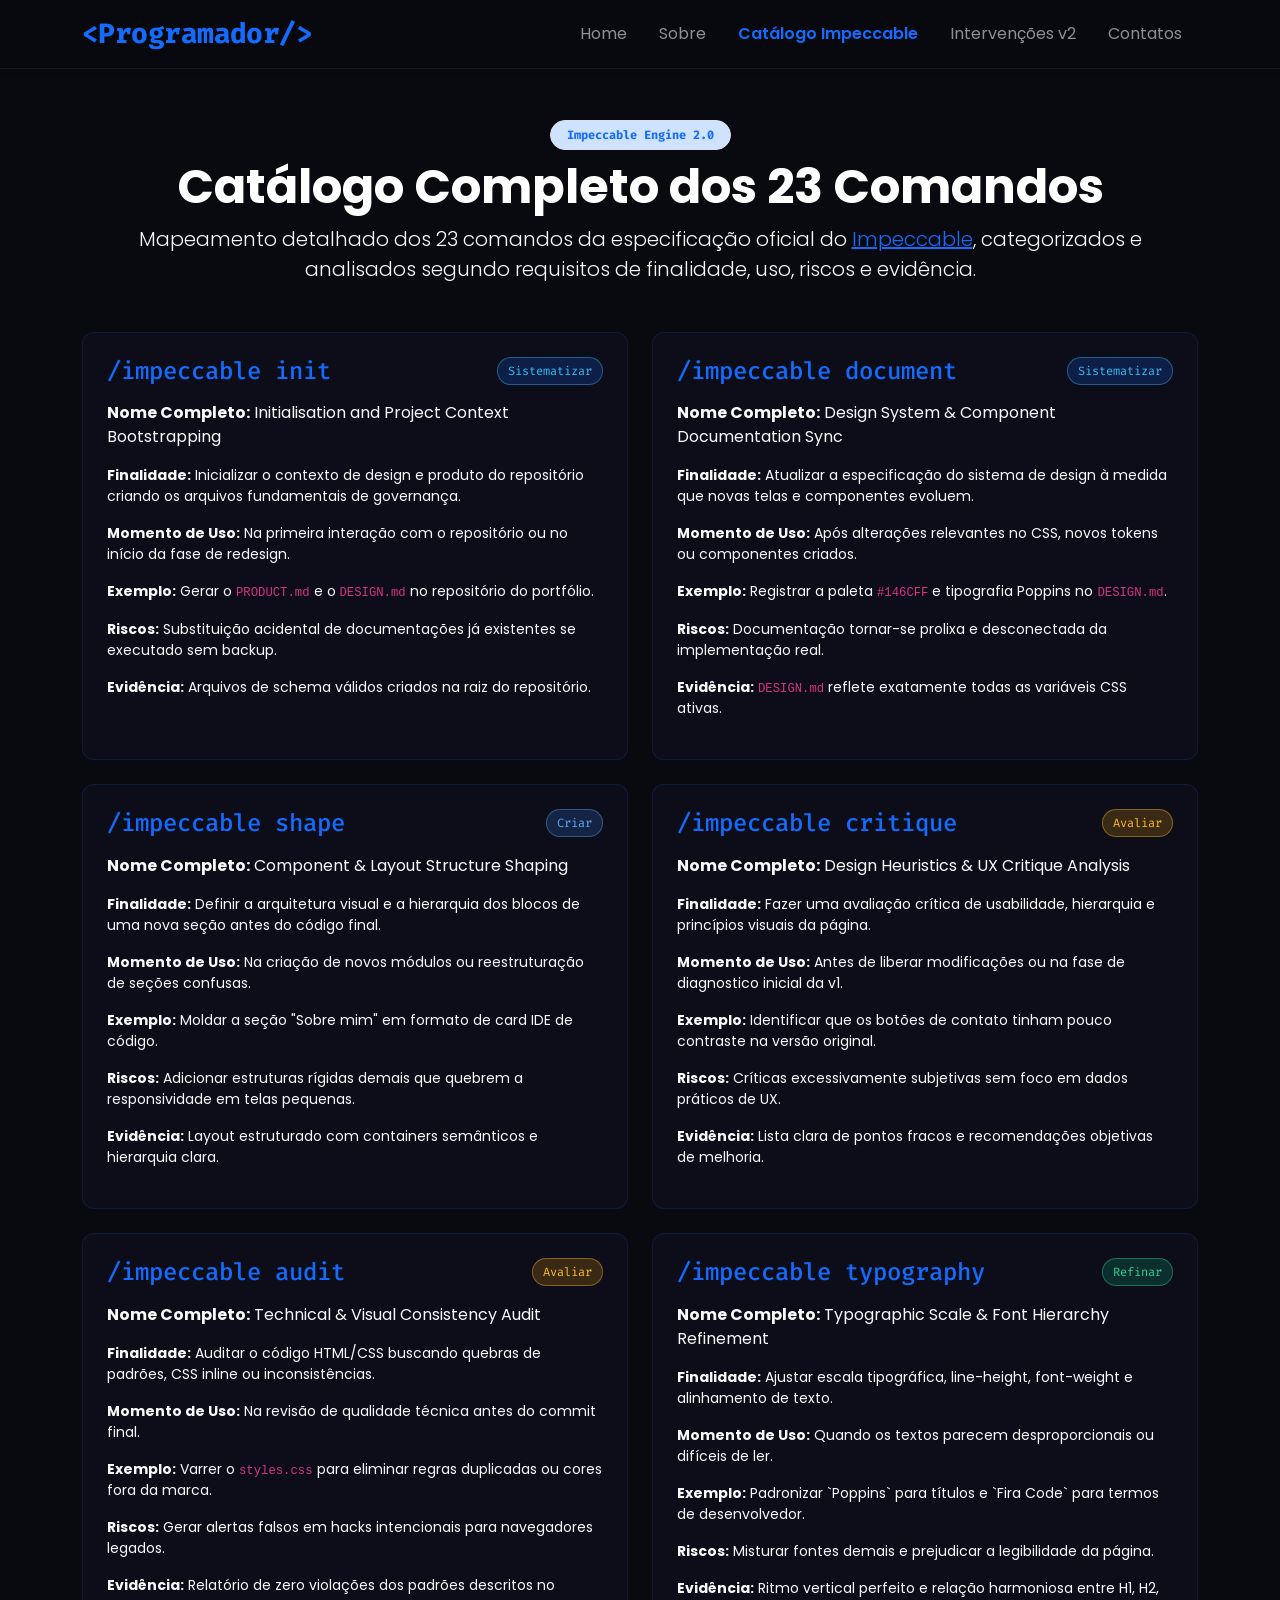
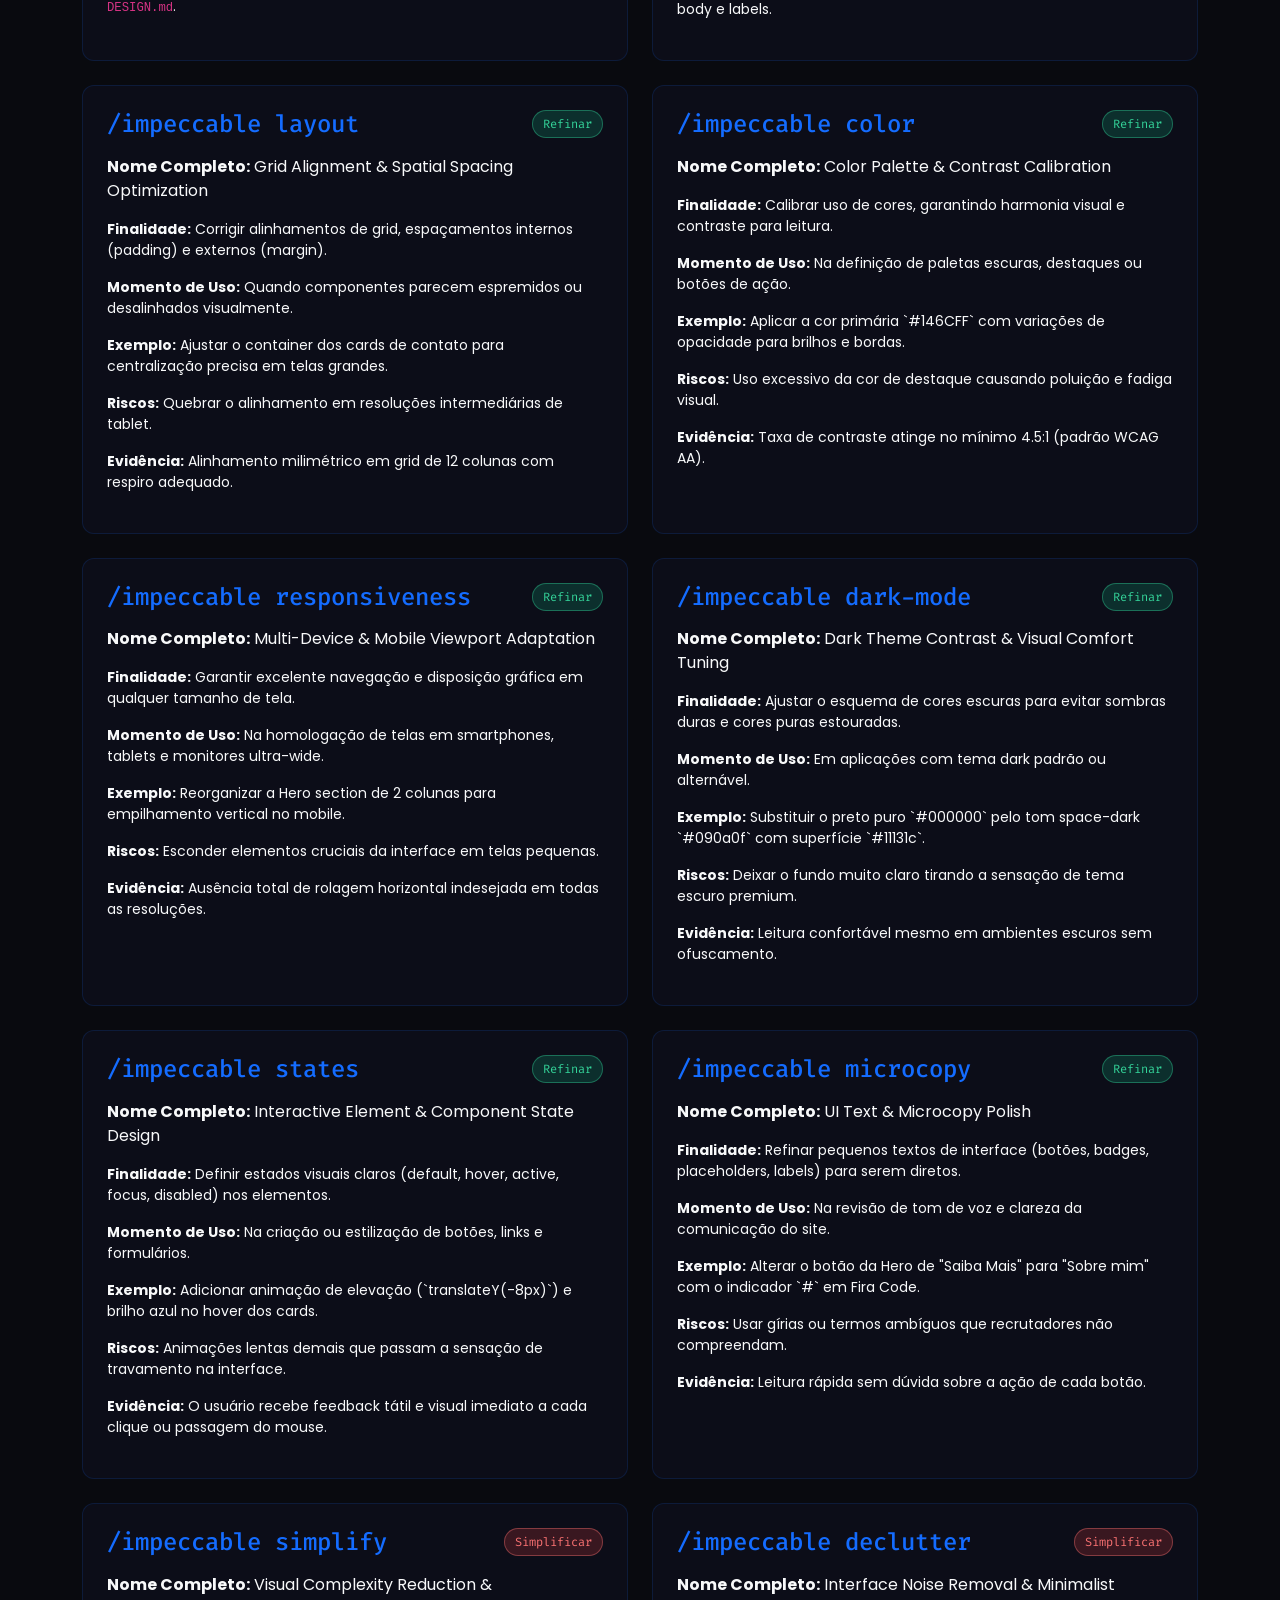
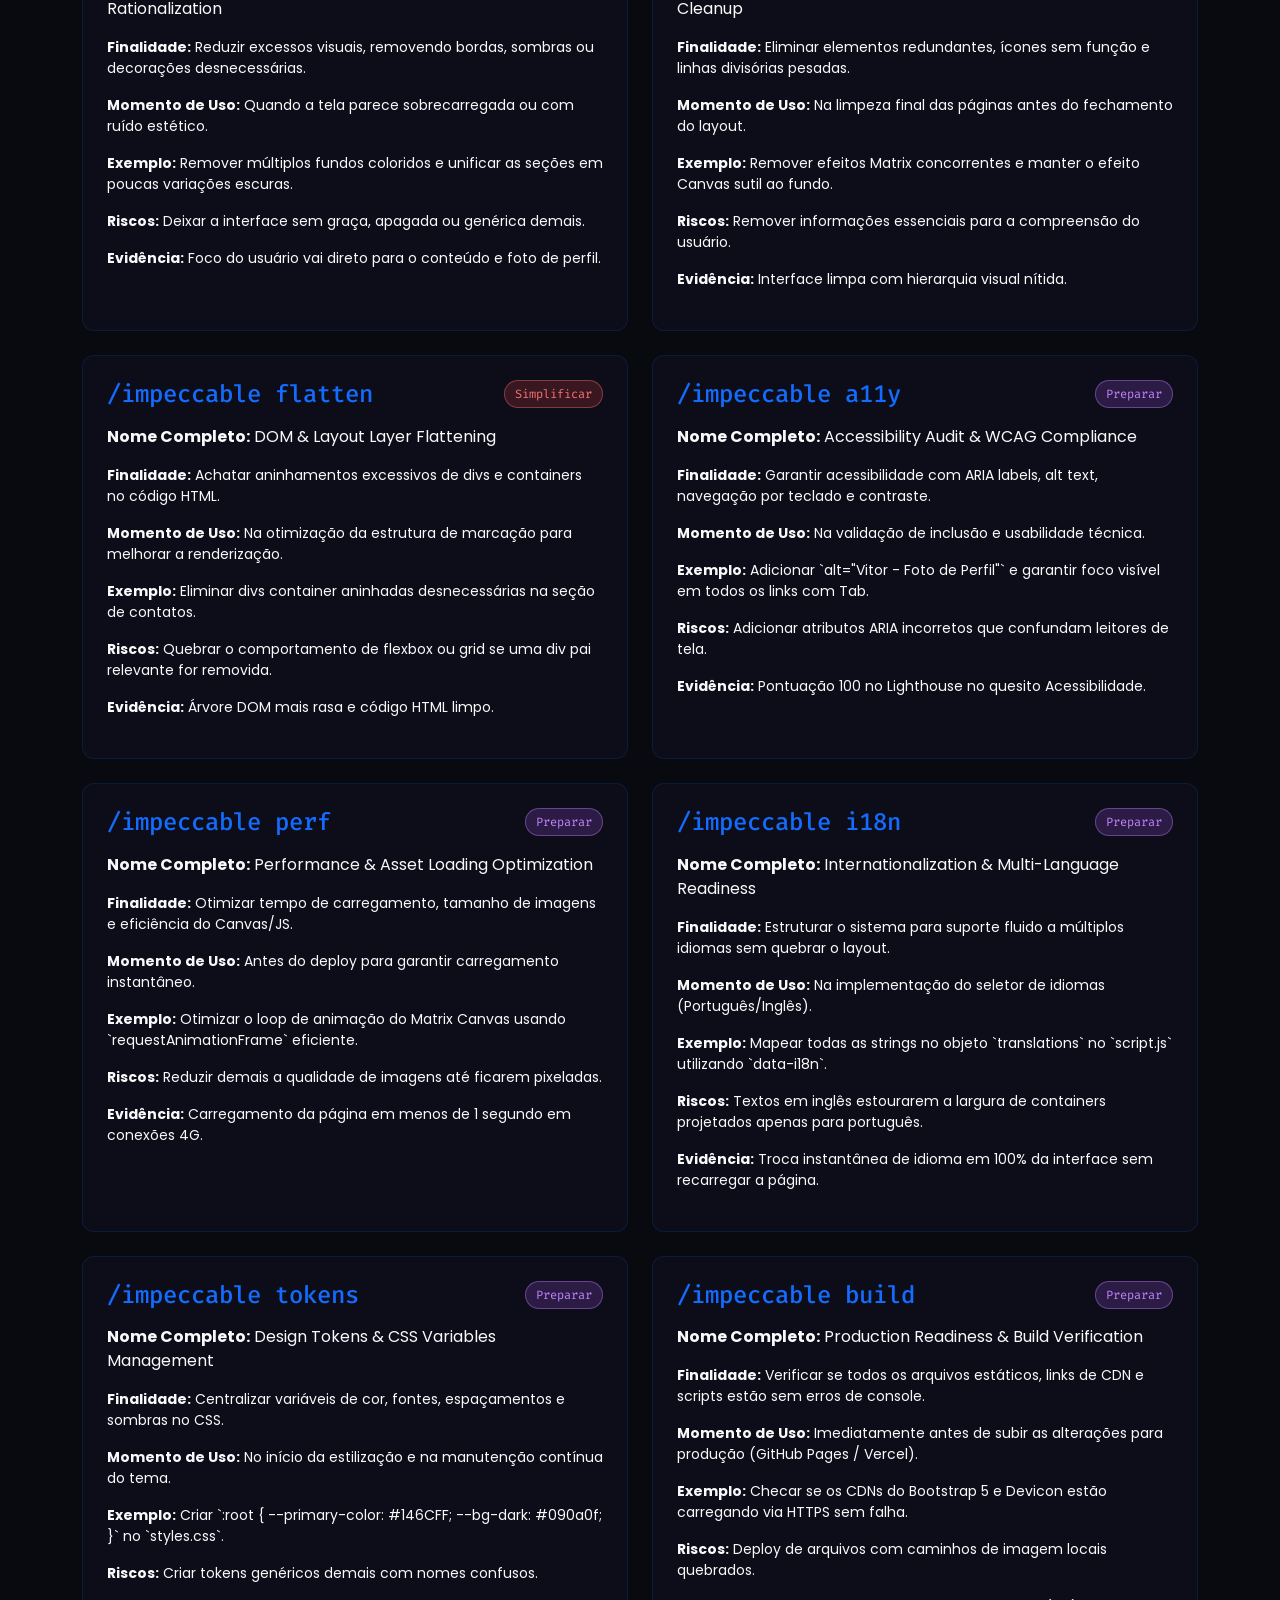
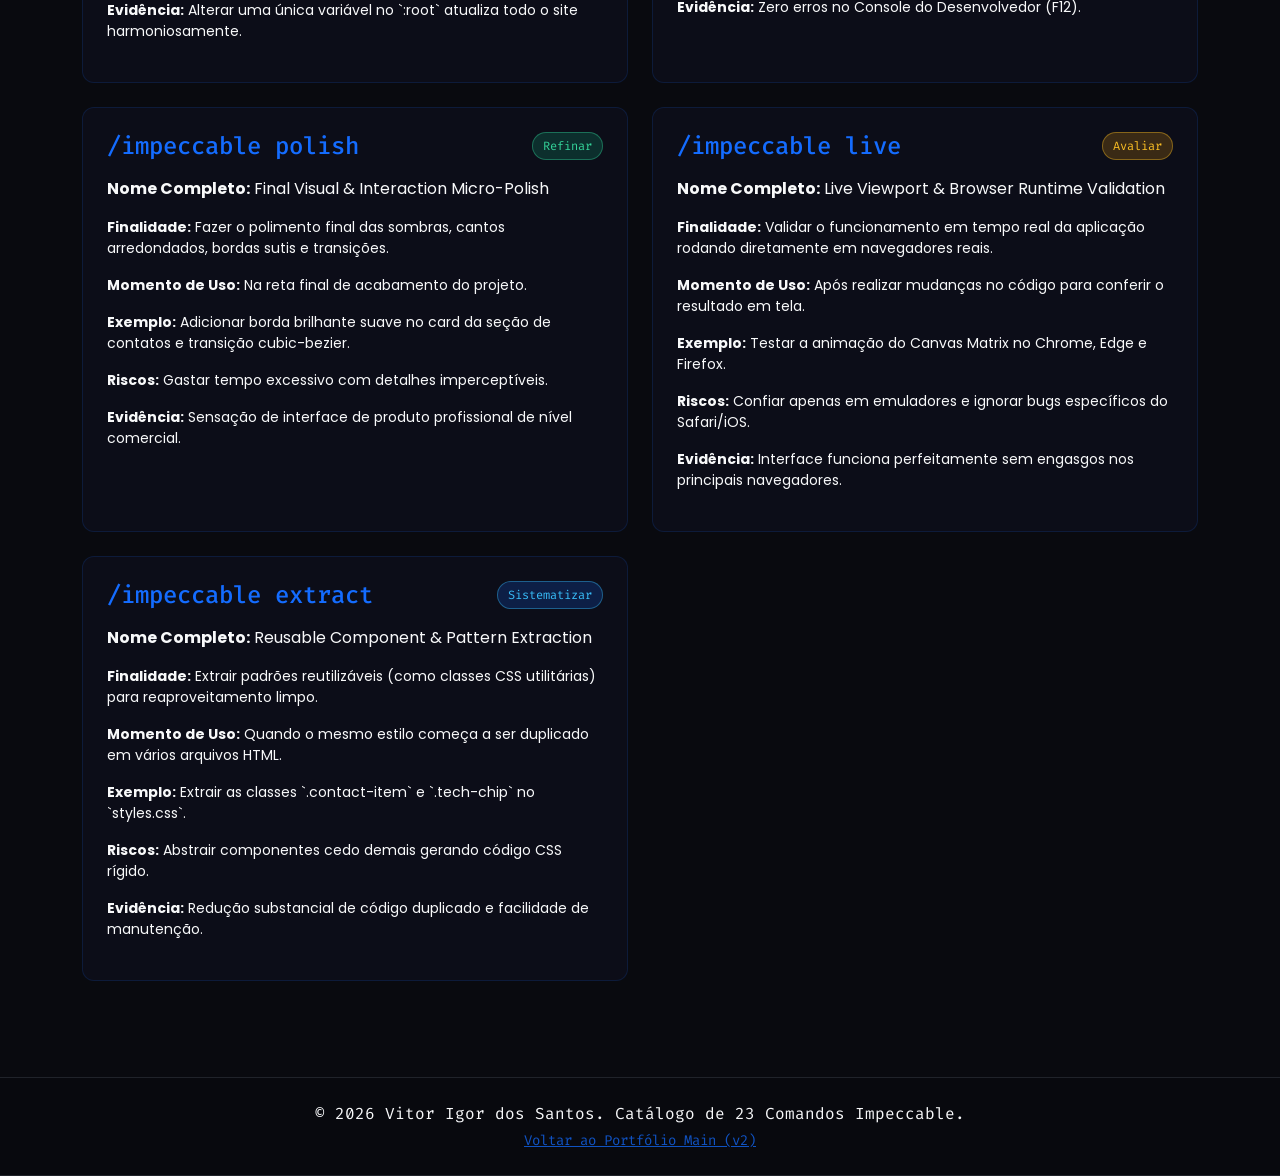
==== catalogo-impeccable.html @ fcd090df "feat: release v2.0 with Impeccable 23-command catalog and 16 interventions pages" ====
<!DOCTYPE html>
<html lang="pt-br">
<head>
    <meta charset="UTF-8">
    <meta name="viewport" content="width=device-width, initial-scale=1.0">
    <title>Catálogo de 23 Comandos Impeccable — Vitor Igor</title>
    <!-- Bootstrap 5 CSS -->
    <link href="https://cdn.jsdelivr.net/npm/bootstrap@5.3.2/dist/css/bootstrap.min.css" rel="stylesheet">
    <!-- Bootstrap Icons -->
    <link href="https://cdn.jsdelivr.net/npm/bootstrap-icons@1.11.1/font/bootstrap-icons.css" rel="stylesheet">
    <!-- Google Fonts -->
    <link href="https://fonts.googleapis.com/css2?family=Poppins:wght@300;400;600;700&family=Fira+Code:wght@400;500&display=swap" rel="stylesheet">
    <!-- Custom CSS -->
    <link rel="stylesheet" href="styles.css">
    <style>
        .badge-cat {
            font-size: 0.75rem;
            padding: 4px 10px;
            border-radius: 20px;
            font-family: 'Fira Code', monospace;
        }
        .cat-criar { background-color: rgba(59, 130, 246, 0.2); color: #60a5fa; border: 1px solid rgba(96, 165, 250, 0.4); }
        .cat-avaliar { background-color: rgba(245, 158, 11, 0.2); color: #fbbf24; border: 1px solid rgba(251, 191, 36, 0.4); }
        .cat-refinar { background-color: rgba(16, 185, 129, 0.2); color: #34d399; border: 1px solid rgba(52, 211, 153, 0.4); }
        .cat-simplificar { background-color: rgba(239, 68, 68, 0.2); color: #f87171; border: 1px solid rgba(248, 113, 113, 0.4); }
        .cat-preparar { background-color: rgba(168, 85, 247, 0.2); color: #c084fc; border: 1px solid rgba(192, 132, 252, 0.4); }
        .cat-sistematizar { background-color: rgba(20, 108, 255, 0.2); color: #38bdf8; border: 1px solid rgba(56, 189, 248, 0.4); }
        .cmd-card {
            background-color: var(--bg-card);
            border: 1px solid var(--border-subtle);
            border-radius: 12px;
            transition: transform 0.3s ease, border-color 0.3s ease, box-shadow 0.3s ease;
        }
        .cmd-card:hover {
            transform: translateY(-4px);
            border-color: var(--primary-color);
            box-shadow: 0 10px 30px rgba(20, 108, 255, 0.15);
        }
    </style>
</head>
<body class="bg-dark-custom text-light">

    <!-- Navbar -->
    <nav class="navbar navbar-expand-lg navbar-dark bg-dark-navbar fixed-top shadow-sm">
        <div class="container">
            <a class="navbar-brand font-fira fw-bold text-primary-custom fs-3" href="index.html">&lt;Programador/&gt;</a>
            <button class="navbar-toggler border-primary-custom text-primary-custom" type="button" data-bs-toggle="collapse" data-bs-target="#navbarNav">
                <span class="navbar-toggler-icon"></span>
            </button>
            <div class="collapse navbar-collapse justify-content-end" id="navbarNav">
                <ul class="navbar-nav align-items-center">
                    <li class="nav-item"><a class="nav-link px-3" href="index.html">Home</a></li>
                    <li class="nav-item"><a class="nav-link px-3" href="index.html#about">Sobre</a></li>
                    <li class="nav-item"><a class="nav-link px-3 active text-primary-custom fw-semibold" href="catalogo-impeccable.html">Catálogo Impeccable</a></li>
                    <li class="nav-item"><a class="nav-link px-3" href="intervencoes-impeccable.html">Intervenções v2</a></li>
                    <li class="nav-item"><a class="nav-link px-3" href="index.html#contacts">Contatos</a></li>
                </ul>
            </div>
        </div>
    </nav>

    <div class="container py-5 mt-5">
        <div class="text-center my-4">
            <span class="badge bg-primary-subtle text-primary-custom font-fira mb-2 px-3 py-2 border border-primary-custom rounded-pill">Impeccable Engine 2.0</span>
            <h1 class="display-5 fw-bold font-poppins text-white">Catálogo Completo dos 23 Comandos</h1>
            <p class="lead text-secondary-custom max-width-700 mx-auto">
                Mapeamento detalhado dos 23 comandos da especificação oficial do <a href="https://impeccable.style/docs/" target="_blank" class="text-primary-custom">Impeccable</a>, categorizados e analisados segundo requisitos de finalidade, uso, riscos e evidência.
            </p>
        </div>

        <div class="row g-4 mt-3">
            <!-- 1. init -->
            <div class="col-lg-6">
                <div class="cmd-card p-4 h-100">
                    <div class="d-flex justify-content-between align-items-start mb-3">
                        <h3 class="h4 font-fira text-primary-custom mb-0">/impeccable init</h3>
                        <span class="badge-cat cat-sistematizar">Sistematizar</span>
                    </div>
                    <p class="text-light"><strong>Nome Completo:</strong> Initialisation and Project Context Bootstrapping</p>
                    <p class="text-secondary-custom small"><strong>Finalidade:</strong> Inicializar o contexto de design e produto do repositório criando os arquivos fundamentais de governança.</p>
                    <p class="text-secondary-custom small"><strong>Momento de Uso:</strong> Na primeira interação com o repositório ou no início da fase de redesign.</p>
                    <p class="text-secondary-custom small"><strong>Exemplo:</strong> Gerar o <code>PRODUCT.md</code> e o <code>DESIGN.md</code> no repositório do portfólio.</p>
                    <p class="text-secondary-custom small"><strong>Riscos:</strong> Substituição acidental de documentações já existentes se executado sem backup.</p>
                    <p class="text-secondary-custom small"><strong>Evidência:</strong> Arquivos de schema válidos criados na raiz do repositório.</p>
                </div>
            </div>

            <!-- 2. document -->
            <div class="col-lg-6">
                <div class="cmd-card p-4 h-100">
                    <div class="d-flex justify-content-between align-items-start mb-3">
                        <h3 class="h4 font-fira text-primary-custom mb-0">/impeccable document</h3>
                        <span class="badge-cat cat-sistematizar">Sistematizar</span>
                    </div>
                    <p class="text-light"><strong>Nome Completo:</strong> Design System & Component Documentation Sync</p>
                    <p class="text-secondary-custom small"><strong>Finalidade:</strong> Atualizar a especificação do sistema de design à medida que novas telas e componentes evoluem.</p>
                    <p class="text-secondary-custom small"><strong>Momento de Uso:</strong> Após alterações relevantes no CSS, novos tokens ou componentes criados.</p>
                    <p class="text-secondary-custom small"><strong>Exemplo:</strong> Registrar a paleta <code>#146CFF</code> e tipografia Poppins no <code>DESIGN.md</code>.</p>
                    <p class="text-secondary-custom small"><strong>Riscos:</strong> Documentação tornar-se prolixa e desconectada da implementação real.</p>
                    <p class="text-secondary-custom small"><strong>Evidência:</strong> <code>DESIGN.md</code> reflete exatamente todas as variáveis CSS ativas.</p>
                </div>
            </div>

            <!-- 3. shape -->
            <div class="col-lg-6">
                <div class="cmd-card p-4 h-100">
                    <div class="d-flex justify-content-between align-items-start mb-3">
                        <h3 class="h4 font-fira text-primary-custom mb-0">/impeccable shape</h3>
                        <span class="badge-cat cat-criar">Criar</span>
                    </div>
                    <p class="text-light"><strong>Nome Completo:</strong> Component & Layout Structure Shaping</p>
                    <p class="text-secondary-custom small"><strong>Finalidade:</strong> Definir a arquitetura visual e a hierarquia dos blocos de uma nova seção antes do código final.</p>
                    <p class="text-secondary-custom small"><strong>Momento de Uso:</strong> Na criação de novos módulos ou reestruturação de seções confusas.</p>
                    <p class="text-secondary-custom small"><strong>Exemplo:</strong> Moldar a seção "Sobre mim" em formato de card IDE de código.</p>
                    <p class="text-secondary-custom small"><strong>Riscos:</strong> Adicionar estruturas rígidas demais que quebrem a responsividade em telas pequenas.</p>
                    <p class="text-secondary-custom small"><strong>Evidência:</strong> Layout estruturado com containers semânticos e hierarquia clara.</p>
                </div>
            </div>

            <!-- 4. critique -->
            <div class="col-lg-6">
                <div class="cmd-card p-4 h-100">
                    <div class="d-flex justify-content-between align-items-start mb-3">
                        <h3 class="h4 font-fira text-primary-custom mb-0">/impeccable critique</h3>
                        <span class="badge-cat cat-avaliar">Avaliar</span>
                    </div>
                    <p class="text-light"><strong>Nome Completo:</strong> Design Heuristics & UX Critique Analysis</p>
                    <p class="text-secondary-custom small"><strong>Finalidade:</strong> Fazer uma avaliação crítica de usabilidade, hierarquia e princípios visuais da página.</p>
                    <p class="text-secondary-custom small"><strong>Momento de Uso:</strong> Antes de liberar modificações ou na fase de diagnostico inicial da v1.</p>
                    <p class="text-secondary-custom small"><strong>Exemplo:</strong> Identificar que os botões de contato tinham pouco contraste na versão original.</p>
                    <p class="text-secondary-custom small"><strong>Riscos:</strong> Críticas excessivamente subjetivas sem foco em dados práticos de UX.</p>
                    <p class="text-secondary-custom small"><strong>Evidência:</strong> Lista clara de pontos fracos e recomendações objetivas de melhoria.</p>
                </div>
            </div>

            <!-- 5. audit -->
            <div class="col-lg-6">
                <div class="cmd-card p-4 h-100">
                    <div class="d-flex justify-content-between align-items-start mb-3">
                        <h3 class="h4 font-fira text-primary-custom mb-0">/impeccable audit</h3>
                        <span class="badge-cat cat-avaliar">Avaliar</span>
                    </div>
                    <p class="text-light"><strong>Nome Completo:</strong> Technical & Visual Consistency Audit</p>
                    <p class="text-secondary-custom small"><strong>Finalidade:</strong> Auditar o código HTML/CSS buscando quebras de padrões, CSS inline ou inconsistências.</p>
                    <p class="text-secondary-custom small"><strong>Momento de Uso:</strong> Na revisão de qualidade técnica antes do commit final.</p>
                    <p class="text-secondary-custom small"><strong>Exemplo:</strong> Varrer o <code>styles.css</code> para eliminar regras duplicadas ou cores fora da marca.</p>
                    <p class="text-secondary-custom small"><strong>Riscos:</strong> Gerar alertas falsos em hacks intencionais para navegadores legados.</p>
                    <p class="text-secondary-custom small"><strong>Evidência:</strong> Relatório de zero violações dos padrões descritos no <code>DESIGN.md</code>.</p>
                </div>
            </div>

            <!-- 6. typography -->
            <div class="col-lg-6">
                <div class="cmd-card p-4 h-100">
                    <div class="d-flex justify-content-between align-items-start mb-3">
                        <h3 class="h4 font-fira text-primary-custom mb-0">/impeccable typography</h3>
                        <span class="badge-cat cat-refinar">Refinar</span>
                    </div>
                    <p class="text-light"><strong>Nome Completo:</strong> Typographic Scale & Font Hierarchy Refinement</p>
                    <p class="text-secondary-custom small"><strong>Finalidade:</strong> Ajustar escala tipográfica, line-height, font-weight e alinhamento de texto.</p>
                    <p class="text-secondary-custom small"><strong>Momento de Uso:</strong> Quando os textos parecem desproporcionais ou difíceis de ler.</p>
                    <p class="text-secondary-custom small"><strong>Exemplo:</strong> Padronizar `Poppins` para títulos e `Fira Code` para termos de desenvolvedor.</p>
                    <p class="text-secondary-custom small"><strong>Riscos:</strong> Misturar fontes demais e prejudicar a legibilidade da página.</p>
                    <p class="text-secondary-custom small"><strong>Evidência:</strong> Ritmo vertical perfeito e relação harmoniosa entre H1, H2, body e labels.</p>
                </div>
            </div>

            <!-- 7. layout -->
            <div class="col-lg-6">
                <div class="cmd-card p-4 h-100">
                    <div class="d-flex justify-content-between align-items-start mb-3">
                        <h3 class="h4 font-fira text-primary-custom mb-0">/impeccable layout</h3>
                        <span class="badge-cat cat-refinar">Refinar</span>
                    </div>
                    <p class="text-light"><strong>Nome Completo:</strong> Grid Alignment & Spatial Spacing Optimization</p>
                    <p class="text-secondary-custom small"><strong>Finalidade:</strong> Corrigir alinhamentos de grid, espaçamentos internos (padding) e externos (margin).</p>
                    <p class="text-secondary-custom small"><strong>Momento de Uso:</strong> Quando componentes parecem espremidos ou desalinhados visualmente.</p>
                    <p class="text-secondary-custom small"><strong>Exemplo:</strong> Ajustar o container dos cards de contato para centralização precisa em telas grandes.</p>
                    <p class="text-secondary-custom small"><strong>Riscos:</strong> Quebrar o alinhamento em resoluções intermediárias de tablet.</p>
                    <p class="text-secondary-custom small"><strong>Evidência:</strong> Alinhamento milimétrico em grid de 12 colunas com respiro adequado.</p>
                </div>
            </div>

            <!-- 8. color -->
            <div class="col-lg-6">
                <div class="cmd-card p-4 h-100">
                    <div class="d-flex justify-content-between align-items-start mb-3">
                        <h3 class="h4 font-fira text-primary-custom mb-0">/impeccable color</h3>
                        <span class="badge-cat cat-refinar">Refinar</span>
                    </div>
                    <p class="text-light"><strong>Nome Completo:</strong> Color Palette & Contrast Calibration</p>
                    <p class="text-secondary-custom small"><strong>Finalidade:</strong> Calibrar uso de cores, garantindo harmonia visual e contraste para leitura.</p>
                    <p class="text-secondary-custom small"><strong>Momento de Uso:</strong> Na definição de paletas escuras, destaques ou botões de ação.</p>
                    <p class="text-secondary-custom small"><strong>Exemplo:</strong> Aplicar a cor primária `#146CFF` com variações de opacidade para brilhos e bordas.</p>
                    <p class="text-secondary-custom small"><strong>Riscos:</strong> Uso excessivo da cor de destaque causando poluição e fadiga visual.</p>
                    <p class="text-secondary-custom small"><strong>Evidência:</strong> Taxa de contraste atinge no mínimo 4.5:1 (padrão WCAG AA).</p>
                </div>
            </div>

            <!-- 9. responsiveness -->
            <div class="col-lg-6">
                <div class="cmd-card p-4 h-100">
                    <div class="d-flex justify-content-between align-items-start mb-3">
                        <h3 class="h4 font-fira text-primary-custom mb-0">/impeccable responsiveness</h3>
                        <span class="badge-cat cat-refinar">Refinar</span>
                    </div>
                    <p class="text-light"><strong>Nome Completo:</strong> Multi-Device & Mobile Viewport Adaptation</p>
                    <p class="text-secondary-custom small"><strong>Finalidade:</strong> Garantir excelente navegação e disposição gráfica em qualquer tamanho de tela.</p>
                    <p class="text-secondary-custom small"><strong>Momento de Uso:</strong> Na homologação de telas em smartphones, tablets e monitores ultra-wide.</p>
                    <p class="text-secondary-custom small"><strong>Exemplo:</strong> Reorganizar a Hero section de 2 colunas para empilhamento vertical no mobile.</p>
                    <p class="text-secondary-custom small"><strong>Riscos:</strong> Esconder elementos cruciais da interface em telas pequenas.</p>
                    <p class="text-secondary-custom small"><strong>Evidência:</strong> Ausência total de rolagem horizontal indesejada em todas as resoluções.</p>
                </div>
            </div>

            <!-- 10. dark-mode -->
            <div class="col-lg-6">
                <div class="cmd-card p-4 h-100">
                    <div class="d-flex justify-content-between align-items-start mb-3">
                        <h3 class="h4 font-fira text-primary-custom mb-0">/impeccable dark-mode</h3>
                        <span class="badge-cat cat-refinar">Refinar</span>
                    </div>
                    <p class="text-light"><strong>Nome Completo:</strong> Dark Theme Contrast & Visual Comfort Tuning</p>
                    <p class="text-secondary-custom small"><strong>Finalidade:</strong> Ajustar o esquema de cores escuras para evitar sombras duras e cores puras estouradas.</p>
                    <p class="text-secondary-custom small"><strong>Momento de Uso:</strong> Em aplicações com tema dark padrão ou alternável.</p>
                    <p class="text-secondary-custom small"><strong>Exemplo:</strong> Substituir o preto puro `#000000` pelo tom space-dark `#090a0f` com superfície `#11131c`.</p>
                    <p class="text-secondary-custom small"><strong>Riscos:</strong> Deixar o fundo muito claro tirando a sensação de tema escuro premium.</p>
                    <p class="text-secondary-custom small"><strong>Evidência:</strong> Leitura confortável mesmo em ambientes escuros sem ofuscamento.</p>
                </div>
            </div>

            <!-- 11. states -->
            <div class="col-lg-6">
                <div class="cmd-card p-4 h-100">
                    <div class="d-flex justify-content-between align-items-start mb-3">
                        <h3 class="h4 font-fira text-primary-custom mb-0">/impeccable states</h3>
                        <span class="badge-cat cat-refinar">Refinar</span>
                    </div>
                    <p class="text-light"><strong>Nome Completo:</strong> Interactive Element & Component State Design</p>
                    <p class="text-secondary-custom small"><strong>Finalidade:</strong> Definir estados visuais claros (default, hover, active, focus, disabled) nos elementos.</p>
                    <p class="text-secondary-custom small"><strong>Momento de Uso:</strong> Na criação ou estilização de botões, links e formulários.</p>
                    <p class="text-secondary-custom small"><strong>Exemplo:</strong> Adicionar animação de elevação (`translateY(-8px)`) e brilho azul no hover dos cards.</p>
                    <p class="text-secondary-custom small"><strong>Riscos:</strong> Animações lentas demais que passam a sensação de travamento na interface.</p>
                    <p class="text-secondary-custom small"><strong>Evidência:</strong> O usuário recebe feedback tátil e visual imediato a cada clique ou passagem do mouse.</p>
                </div>
            </div>

            <!-- 12. microcopy -->
            <div class="col-lg-6">
                <div class="cmd-card p-4 h-100">
                    <div class="d-flex justify-content-between align-items-start mb-3">
                        <h3 class="h4 font-fira text-primary-custom mb-0">/impeccable microcopy</h3>
                        <span class="badge-cat cat-refinar">Refinar</span>
                    </div>
                    <p class="text-light"><strong>Nome Completo:</strong> UI Text & Microcopy Polish</p>
                    <p class="text-secondary-custom small"><strong>Finalidade:</strong> Refinar pequenos textos de interface (botões, badges, placeholders, labels) para serem diretos.</p>
                    <p class="text-secondary-custom small"><strong>Momento de Uso:</strong> Na revisão de tom de voz e clareza da comunicação do site.</p>
                    <p class="text-secondary-custom small"><strong>Exemplo:</strong> Alterar o botão da Hero de "Saiba Mais" para "Sobre mim" com o indicador `#` em Fira Code.</p>
                    <p class="text-secondary-custom small"><strong>Riscos:</strong> Usar gírias ou termos ambíguos que recrutadores não compreendam.</p>
                    <p class="text-secondary-custom small"><strong>Evidência:</strong> Leitura rápida sem dúvida sobre a ação de cada botão.</p>
                </div>
            </div>

            <!-- 13. simplify -->
            <div class="col-lg-6">
                <div class="cmd-card p-4 h-100">
                    <div class="d-flex justify-content-between align-items-start mb-3">
                        <h3 class="h4 font-fira text-primary-custom mb-0">/impeccable simplify</h3>
                        <span class="badge-cat cat-simplificar">Simplificar</span>
                    </div>
                    <p class="text-light"><strong>Nome Completo:</strong> Visual Complexity Reduction & Rationalization</p>
                    <p class="text-secondary-custom small"><strong>Finalidade:</strong> Reduzir excessos visuais, removendo bordas, sombras ou decorações desnecessárias.</p>
                    <p class="text-secondary-custom small"><strong>Momento de Uso:</strong> Quando a tela parece sobrecarregada ou com ruído estético.</p>
                    <p class="text-secondary-custom small"><strong>Exemplo:</strong> Remover múltiplos fundos coloridos e unificar as seções em poucas variações escuras.</p>
                    <p class="text-secondary-custom small"><strong>Riscos:</strong> Deixar a interface sem graça, apagada ou genérica demais.</p>
                    <p class="text-secondary-custom small"><strong>Evidência:</strong> Foco do usuário vai direto para o conteúdo e foto de perfil.</p>
                </div>
            </div>

            <!-- 14. declutter -->
            <div class="col-lg-6">
                <div class="cmd-card p-4 h-100">
                    <div class="d-flex justify-content-between align-items-start mb-3">
                        <h3 class="h4 font-fira text-primary-custom mb-0">/impeccable declutter</h3>
                        <span class="badge-cat cat-simplificar">Simplificar</span>
                    </div>
                    <p class="text-light"><strong>Nome Completo:</strong> Interface Noise Removal & Minimalist Cleanup</p>
                    <p class="text-secondary-custom small"><strong>Finalidade:</strong> Eliminar elementos redundantes, ícones sem função e linhas divisórias pesadas.</p>
                    <p class="text-secondary-custom small"><strong>Momento de Uso:</strong> Na limpeza final das páginas antes do fechamento do layout.</p>
                    <p class="text-secondary-custom small"><strong>Exemplo:</strong> Remover efeitos Matrix concorrentes e manter o efeito Canvas sutil ao fundo.</p>
                    <p class="text-secondary-custom small"><strong>Riscos:</strong> Remover informações essenciais para a compreensão do usuário.</p>
                    <p class="text-secondary-custom small"><strong>Evidência:</strong> Interface limpa com hierarquia visual nítida.</p>
                </div>
            </div>

            <!-- 15. flatten -->
            <div class="col-lg-6">
                <div class="cmd-card p-4 h-100">
                    <div class="d-flex justify-content-between align-items-start mb-3">
                        <h3 class="h4 font-fira text-primary-custom mb-0">/impeccable flatten</h3>
                        <span class="badge-cat cat-simplificar">Simplificar</span>
                    </div>
                    <p class="text-light"><strong>Nome Completo:</strong> DOM & Layout Layer Flattening</p>
                    <p class="text-secondary-custom small"><strong>Finalidade:</strong> Achatar aninhamentos excessivos de divs e containers no código HTML.</p>
                    <p class="text-secondary-custom small"><strong>Momento de Uso:</strong> Na otimização da estrutura de marcação para melhorar a renderização.</p>
                    <p class="text-secondary-custom small"><strong>Exemplo:</strong> Eliminar divs container aninhadas desnecessárias na seção de contatos.</p>
                    <p class="text-secondary-custom small"><strong>Riscos:</strong> Quebrar o comportamento de flexbox ou grid se uma div pai relevante for removida.</p>
                    <p class="text-secondary-custom small"><strong>Evidência:</strong> Árvore DOM mais rasa e código HTML limpo.</p>
                </div>
            </div>

            <!-- 16. a11y -->
            <div class="col-lg-6">
                <div class="cmd-card p-4 h-100">
                    <div class="d-flex justify-content-between align-items-start mb-3">
                        <h3 class="h4 font-fira text-primary-custom mb-0">/impeccable a11y</h3>
                        <span class="badge-cat cat-preparar">Preparar</span>
                    </div>
                    <p class="text-light"><strong>Nome Completo:</strong> Accessibility Audit & WCAG Compliance</p>
                    <p class="text-secondary-custom small"><strong>Finalidade:</strong> Garantir acessibilidade com ARIA labels, alt text, navegação por teclado e contraste.</p>
                    <p class="text-secondary-custom small"><strong>Momento de Uso:</strong> Na validação de inclusão e usabilidade técnica.</p>
                    <p class="text-secondary-custom small"><strong>Exemplo:</strong> Adicionar `alt="Vitor - Foto de Perfil"` e garantir foco visível em todos os links com Tab.</p>
                    <p class="text-secondary-custom small"><strong>Riscos:</strong> Adicionar atributos ARIA incorretos que confundam leitores de tela.</p>
                    <p class="text-secondary-custom small"><strong>Evidência:</strong> Pontuação 100 no Lighthouse no quesito Acessibilidade.</p>
                </div>
            </div>

            <!-- 17. perf -->
            <div class="col-lg-6">
                <div class="cmd-card p-4 h-100">
                    <div class="d-flex justify-content-between align-items-start mb-3">
                        <h3 class="h4 font-fira text-primary-custom mb-0">/impeccable perf</h3>
                        <span class="badge-cat cat-preparar">Preparar</span>
                    </div>
                    <p class="text-light"><strong>Nome Completo:</strong> Performance & Asset Loading Optimization</p>
                    <p class="text-secondary-custom small"><strong>Finalidade:</strong> Otimizar tempo de carregamento, tamanho de imagens e eficiência do Canvas/JS.</p>
                    <p class="text-secondary-custom small"><strong>Momento de Uso:</strong> Antes do deploy para garantir carregamento instantâneo.</p>
                    <p class="text-secondary-custom small"><strong>Exemplo:</strong> Otimizar o loop de animação do Matrix Canvas usando `requestAnimationFrame` eficiente.</p>
                    <p class="text-secondary-custom small"><strong>Riscos:</strong> Reduzir demais a qualidade de imagens até ficarem pixeladas.</p>
                    <p class="text-secondary-custom small"><strong>Evidência:</strong> Carregamento da página em menos de 1 segundo em conexões 4G.</p>
                </div>
            </div>

            <!-- 18. i18n -->
            <div class="col-lg-6">
                <div class="cmd-card p-4 h-100">
                    <div class="d-flex justify-content-between align-items-start mb-3">
                        <h3 class="h4 font-fira text-primary-custom mb-0">/impeccable i18n</h3>
                        <span class="badge-cat cat-preparar">Preparar</span>
                    </div>
                    <p class="text-light"><strong>Nome Completo:</strong> Internationalization & Multi-Language Readiness</p>
                    <p class="text-secondary-custom small"><strong>Finalidade:</strong> Estruturar o sistema para suporte fluido a múltiplos idiomas sem quebrar o layout.</p>
                    <p class="text-secondary-custom small"><strong>Momento de Uso:</strong> Na implementação do seletor de idiomas (Português/Inglês).</p>
                    <p class="text-secondary-custom small"><strong>Exemplo:</strong> Mapear todas as strings no objeto `translations` no `script.js` utilizando `data-i18n`.</p>
                    <p class="text-secondary-custom small"><strong>Riscos:</strong> Textos em inglês estourarem a largura de containers projetados apenas para português.</p>
                    <p class="text-secondary-custom small"><strong>Evidência:</strong> Troca instantânea de idioma em 100% da interface sem recarregar a página.</p>
                </div>
            </div>

            <!-- 19. tokens -->
            <div class="col-lg-6">
                <div class="cmd-card p-4 h-100">
                    <div class="d-flex justify-content-between align-items-start mb-3">
                        <h3 class="h4 font-fira text-primary-custom mb-0">/impeccable tokens</h3>
                        <span class="badge-cat cat-preparar">Preparar</span>
                    </div>
                    <p class="text-light"><strong>Nome Completo:</strong> Design Tokens & CSS Variables Management</p>
                    <p class="text-secondary-custom small"><strong>Finalidade:</strong> Centralizar variáveis de cor, fontes, espaçamentos e sombras no CSS.</p>
                    <p class="text-secondary-custom small"><strong>Momento de Uso:</strong> No início da estilização e na manutenção contínua do tema.</p>
                    <p class="text-secondary-custom small"><strong>Exemplo:</strong> Criar `:root { --primary-color: #146CFF; --bg-dark: #090a0f; }` no `styles.css`.</p>
                    <p class="text-secondary-custom small"><strong>Riscos:</strong> Criar tokens genéricos demais com nomes confusos.</p>
                    <p class="text-secondary-custom small"><strong>Evidência:</strong> Alterar uma única variável no `:root` atualiza todo o site harmoniosamente.</p>
                </div>
            </div>

            <!-- 20. build -->
            <div class="col-lg-6">
                <div class="cmd-card p-4 h-100">
                    <div class="d-flex justify-content-between align-items-start mb-3">
                        <h3 class="h4 font-fira text-primary-custom mb-0">/impeccable build</h3>
                        <span class="badge-cat cat-preparar">Preparar</span>
                    </div>
                    <p class="text-light"><strong>Nome Completo:</strong> Production Readiness & Build Verification</p>
                    <p class="text-secondary-custom small"><strong>Finalidade:</strong> Verificar se todos os arquivos estáticos, links de CDN e scripts estão sem erros de console.</p>
                    <p class="text-secondary-custom small"><strong>Momento de Uso:</strong> Imediatamente antes de subir as alterações para produção (GitHub Pages / Vercel).</p>
                    <p class="text-secondary-custom small"><strong>Exemplo:</strong> Checar se os CDNs do Bootstrap 5 e Devicon estão carregando via HTTPS sem falha.</p>
                    <p class="text-secondary-custom small"><strong>Riscos:</strong> Deploy de arquivos com caminhos de imagem locais quebrados.</p>
                    <p class="text-secondary-custom small"><strong>Evidência:</strong> Zero erros no Console do Desenvolvedor (F12).</p>
                </div>
            </div>

            <!-- 21. polish -->
            <div class="col-lg-6">
                <div class="cmd-card p-4 h-100">
                    <div class="d-flex justify-content-between align-items-start mb-3">
                        <h3 class="h4 font-fira text-primary-custom mb-0">/impeccable polish</h3>
                        <span class="badge-cat cat-refinar">Refinar</span>
                    </div>
                    <p class="text-light"><strong>Nome Completo:</strong> Final Visual & Interaction Micro-Polish</p>
                    <p class="text-secondary-custom small"><strong>Finalidade:</strong> Fazer o polimento final das sombras, cantos arredondados, bordas sutis e transições.</p>
                    <p class="text-secondary-custom small"><strong>Momento de Uso:</strong> Na reta final de acabamento do projeto.</p>
                    <p class="text-secondary-custom small"><strong>Exemplo:</strong> Adicionar borda brilhante suave no card da seção de contatos e transição cubic-bezier.</p>
                    <p class="text-secondary-custom small"><strong>Riscos:</strong> Gastar tempo excessivo com detalhes imperceptíveis.</p>
                    <p class="text-secondary-custom small"><strong>Evidência:</strong> Sensação de interface de produto profissional de nível comercial.</p>
                </div>
            </div>

            <!-- 22. live -->
            <div class="col-lg-6">
                <div class="cmd-card p-4 h-100">
                    <div class="d-flex justify-content-between align-items-start mb-3">
                        <h3 class="h4 font-fira text-primary-custom mb-0">/impeccable live</h3>
                        <span class="badge-cat cat-avaliar">Avaliar</span>
                    </div>
                    <p class="text-light"><strong>Nome Completo:</strong> Live Viewport & Browser Runtime Validation</p>
                    <p class="text-secondary-custom small"><strong>Finalidade:</strong> Validar o funcionamento em tempo real da aplicação rodando diretamente em navegadores reais.</p>
                    <p class="text-secondary-custom small"><strong>Momento de Uso:</strong> Após realizar mudanças no código para conferir o resultado em tela.</p>
                    <p class="text-secondary-custom small"><strong>Exemplo:</strong> Testar a animação do Canvas Matrix no Chrome, Edge e Firefox.</p>
                    <p class="text-secondary-custom small"><strong>Riscos:</strong> Confiar apenas em emuladores e ignorar bugs específicos do Safari/iOS.</p>
                    <p class="text-secondary-custom small"><strong>Evidência:</strong> Interface funciona perfeitamente sem engasgos nos principais navegadores.</p>
                </div>
            </div>

            <!-- 23. extract -->
            <div class="col-lg-6">
                <div class="cmd-card p-4 h-100">
                    <div class="d-flex justify-content-between align-items-start mb-3">
                        <h3 class="h4 font-fira text-primary-custom mb-0">/impeccable extract</h3>
                        <span class="badge-cat cat-sistematizar">Sistematizar</span>
                    </div>
                    <p class="text-light"><strong>Nome Completo:</strong> Reusable Component & Pattern Extraction</p>
                    <p class="text-secondary-custom small"><strong>Finalidade:</strong> Extrair padrões reutilizáveis (como classes CSS utilitárias) para reaproveitamento limpo.</p>
                    <p class="text-secondary-custom small"><strong>Momento de Uso:</strong> Quando o mesmo estilo começa a ser duplicado em vários arquivos HTML.</p>
                    <p class="text-secondary-custom small"><strong>Exemplo:</strong> Extrair as classes `.contact-item` e `.tech-chip` no `styles.css`.</p>
                    <p class="text-secondary-custom small"><strong>Riscos:</strong> Abstrair componentes cedo demais gerando código CSS rígido.</p>
                    <p class="text-secondary-custom small"><strong>Evidência:</strong> Redução substancial de código duplicado e facilidade de manutenção.</p>
                </div>
            </div>
        </div>
    </div>

    <footer class="py-4 text-center bg-dark-navbar text-secondary-custom font-fira border-top border-secondary border-opacity-25 mt-5">
        <div class="container">
            <p class="mb-0">© 2026 Vitor Igor dos Santos. Catálogo de 23 Comandos Impeccable.</p>
            <p class="mb-0 mt-1 small opacity-75"><a href="index.html" class="text-primary-custom">Voltar ao Portfólio Main (v2)</a></p>
        </div>
    </footer>

    <!-- Bootstrap 5 JS -->
    <script src="https://cdn.jsdelivr.net/npm/bootstrap@5.3.2/dist/js/bootstrap.bundle.min.js"></script>
</body>
</html>
---- styles.css ----
/* ============================================================
   DESIGN TOKENS
   ============================================================ */
:root {
    --primary-color:  #146CFF;
    --primary-hover:  #3b82f6;
    --primary-glow:   rgba(20, 108, 255, 0.4);
    --primary-subtle: rgba(20, 108, 255, 0.08);
    --bg-dark:        #090a0f;
    --bg-dark-alt:    #0d0f1a;
    --bg-navbar:      rgba(9, 10, 15, 0.88);
    --bg-card:        rgba(13, 15, 26, 0.85);
    --bg-ide:         #0c0e19;
    --bg-ide-bar:     #131627;
    --text-light:     #f0f4ff;
    --text-muted:     #7a8da8;
    --border-subtle:  rgba(20, 108, 255, 0.15);
    --border-dim:     rgba(255, 255, 255, 0.06);
}

/* ============================================================
   BASE
   ============================================================ */
*, *::before, *::after { box-sizing: border-box; }

html { scroll-behavior: smooth; }

body.bg-dark-custom {
    background-color: var(--bg-dark);
    color: var(--text-light);
    font-family: 'Poppins', sans-serif;
    overflow-x: hidden;
}

.bg-dark-alt { background-color: var(--bg-dark-alt); }

/* Noise texture */
.noise-overlay {
    position: fixed;
    inset: 0;
    z-index: 9999;
    pointer-events: none;
    opacity: 0.025;
    background-image: url("data:image/svg+xml,%3Csvg viewBox='0 0 200 200' xmlns='http://www.w3.org/2000/svg'%3E%3Cfilter id='n'%3E%3CfeTurbulence type='fractalNoise' baseFrequency='0.85' numOctaves='4' stitchTiles='stitch'/%3E%3C/filter%3E%3Crect width='100%25' height='100%25' filter='url(%23n)'/%3E%3C/svg%3E");
    background-size: 200px 200px;
}

/* Utility classes */
.text-primary-custom  { color: var(--primary-color) !important; }
.text-muted-custom    { color: var(--text-muted) !important; }
.font-poppins         { font-family: 'Poppins', sans-serif; }
.font-fraunces        { font-family: 'Fraunces', serif; }
.font-fira            { font-family: 'Fira Code', monospace; }
.tracking-wider       { letter-spacing: 0.1em; }

/* ============================================================
   NAVBAR
   ============================================================ */
.bg-dark-navbar {
    background-color: var(--bg-navbar);
    backdrop-filter: blur(16px);
    -webkit-backdrop-filter: blur(16px);
    border-bottom: 1px solid var(--border-dim);
    transition: background 0.3s ease;
}

#mainNav.scrolled { background-color: rgba(9, 10, 15, 0.97); }

.navbar-brand {
    font-size: 1.2rem;
    letter-spacing: -0.02em;
    transition: text-shadow 0.3s ease, color 0.3s ease;
}
.navbar-brand:hover { text-shadow: 0 0 14px rgba(20, 108, 255, 0.8); }

.nav-link-custom {
    color: var(--text-muted) !important;
    font-weight: 500;
    font-size: 0.875rem;
    letter-spacing: 0.04em;
    position: relative;
    transition: color 0.3s ease;
}
.nav-link-custom::after {
    content: '';
    position: absolute;
    bottom: 0;
    left: 50%;
    width: 0;
    height: 2px;
    background: var(--primary-color);
    transition: width 0.3s ease, left 0.3s ease;
    border-radius: 2px;
}
.nav-link-custom:hover { color: var(--text-light) !important; }
.nav-link-custom:hover::after { width: 100%; left: 0; }

/* ============================================================
   BUTTONS
   ============================================================ */
.btn-primary-custom {
    background-color: var(--primary-color);
    border-color: var(--primary-color);
    color: #fff;
    font-weight: 600;
    letter-spacing: 0.03em;
    transition: all 0.3s ease;
}
.btn-primary-custom:hover {
    background-color: var(--primary-hover);
    border-color: var(--primary-hover);
    transform: translateY(-3px);
    color: #fff;
    box-shadow: 0 8px 28px rgba(20, 108, 255, 0.55);
}

.shadow-primary { box-shadow: 0 4px 20px rgba(20, 108, 255, 0.4); }

.btn-outline-primary-custom {
    color: var(--primary-color);
    border-color: var(--primary-color);
    font-weight: 600;
    transition: all 0.3s ease;
}
.btn-outline-primary-custom:hover {
    background-color: var(--primary-color);
    color: #fff;
    box-shadow: 0 0 18px rgba(20, 108, 255, 0.5);
    transform: translateY(-3px);
}

/* ============================================================
   HERO SECTION
   ============================================================ */
.hero-section { background-color: var(--bg-dark); }

/* Scanline subtle overlay */
.scanline-overlay {
    background: repeating-linear-gradient(
        0deg,
        transparent,
        transparent 2px,
        rgba(0, 0, 0, 0.03) 2px,
        rgba(0, 0, 0, 0.03) 4px
    );
    pointer-events: none;
}

/* Terminal badge */
.terminal-badge {
    background-color: rgba(13, 15, 26, 0.8);
    border: 1px solid var(--border-subtle);
    border-radius: 8px;
    padding: 6px 14px;
}

/* Text Sizing & Animations */
.hero-name {
    font-family: 'Fraunces', serif;
    font-size: clamp(1.2rem, 3vw, 2rem);
    letter-spacing: 0.1em;
    text-transform: uppercase;
}

.hero-role {
    font-size: clamp(2rem, 6vw, 4.5rem);
    margin-top: 0.2rem;
    min-height: 5rem;
    line-height: 1.1;
    letter-spacing: -0.02em;
}

/* Neon Pulse Effect */
.neon-text {
    animation: neon-oscillate 2.5s infinite alternate ease-in-out;
}

@keyframes neon-oscillate {
    0% {
        color: var(--primary-color);
        text-shadow: 0 0 4px rgba(20, 108, 255, 0.2);
    }
    100% {
        color: #fff;
        text-shadow: 0 0 10px #146CFF, 0 0 20px #146CFF, 0 0 40px #146CFF, 0 0 60px rgba(20, 108, 255, 0.7);
    }
}

.cursor-blink {
    display: inline-block;
    animation: blink 0.9s step-end infinite, neon-oscillate 2.5s infinite alternate ease-in-out;
}
@keyframes blink { 0%,100% { opacity:1; } 50% { opacity:0; } }

.hero-subtitle { font-size: 1.1rem; }

/* Status indicator */
.status-indicator { display: flex; align-items: center; gap: 8px; }
.status-dot {
    width: 8px;
    height: 8px;
    border-radius: 50%;
    flex-shrink: 0;
}
.status-online {
    background: #28c840;
    box-shadow: 0 0 8px #28c840;
    animation: pulse-green 2s ease-in-out infinite;
}
@keyframes pulse-green {
    0%,100% { box-shadow: 0 0 6px #28c840; }
    50%      { box-shadow: 0 0 14px #28c840; }
}

/* Hero image wrapper */
.hero-img-wrapper {
    position: relative;
    display: inline-flex;
    align-items: center;
    justify-content: center;
    max-width: 100%;
    padding: 30px;
}

.hero-profile-img {
    width: 100%;
    max-width: 360px;
    height: auto;
    object-fit: contain;
    position: relative;
    z-index: 2;
}

.drop-shadow-custom { filter: drop-shadow(0 20px 40px rgba(20, 108, 255, 0.35)); }

/* Corner brackets decoration */
.corner-bracket {
    position: absolute;
    width: 28px;
    height: 28px;
    z-index: 3;
    opacity: 0.7;
}
.corner-tl { top: 0; left: 0; border-top: 2px solid var(--primary-color); border-left: 2px solid var(--primary-color); }
.corner-tr { top: 0; right: 0; border-top: 2px solid var(--primary-color); border-right: 2px solid var(--primary-color); }
.corner-bl { bottom: 0; left: 0; border-bottom: 2px solid var(--primary-color); border-left: 2px solid var(--primary-color); }
.corner-br { bottom: 0; right: 0; border-bottom: 2px solid var(--primary-color); border-right: 2px solid var(--primary-color); }

/* Hex rings */
.hex-ring {
    position: absolute;
    inset: -20px;
    border-radius: 50%;
    border: 1px solid var(--border-subtle);
    animation: spin-slow 25s linear infinite;
    z-index: 1;
}
.hex-ring-2 {
    inset: -44px;
    border: 1px dashed rgba(20, 108, 255, 0.12);
    animation-duration: 40s;
    animation-direction: reverse;
}
@keyframes spin-slow { from { transform: rotate(0deg); } to { transform: rotate(360deg); } }

/* Float animation */
.float-anim { animation: float 7s ease-in-out infinite; }
@keyframes float {
    0%,100% { transform: translateY(0); }
    50%      { transform: translateY(-18px); }
}

/* Scroll hint */
.scroll-hint { display: flex; justify-content: center; z-index: 10; }
.scroll-line {
    width: 1px;
    height: 60px;
    background: linear-gradient(to bottom, var(--primary-color), transparent);
    animation: scroll-pulse 2s ease-in-out infinite;
}
@keyframes scroll-pulse {
    0%,100% { opacity: 0.6; transform: scaleY(1); }
    50%      { opacity: 1;   transform: scaleY(1.1); }
}

/* Responsive hero */
@media (max-width: 991.98px) {
    .hero-img-wrapper { max-width: 280px; }
    .hero-profile-img { max-width: 240px; }
    .hero-role { min-height: 4rem; }
}

/* ============================================================
   ABOUT SECTION
   ============================================================ */
/* Grid background */
.grid-bg {
    background-image:
        linear-gradient(rgba(20, 108, 255, 0.04) 1px, transparent 1px),
        linear-gradient(90deg, rgba(20, 108, 255, 0.04) 1px, transparent 1px);
    background-size: 60px 60px;
    pointer-events: none;
}

/* Section header */
.section-divider {
    width: 60px;
    height: 2px;
    background: var(--primary-color);
    border-radius: 2px;
    box-shadow: 0 0 10px var(--primary-glow);
}

/* IDE-style card */
.ide-card {
    border: 1px solid var(--border-subtle);
    border-radius: 12px;
    overflow: hidden;
    background-color: var(--bg-ide);
    box-shadow: 0 20px 60px rgba(0, 0, 0, 0.5), 0 0 0 1px rgba(20,108,255,0.06);
    transition: box-shadow 0.4s ease;
}
.ide-card:hover {
    box-shadow: 0 25px 70px rgba(0, 0, 0, 0.6), 0 0 20px rgba(20, 108, 255, 0.08);
}
.ide-titlebar {
    background-color: var(--bg-ide-bar);
    border-bottom: 1px solid rgba(255,255,255,0.05);
}
.ide-body { background-color: var(--bg-ide); }

/* Stat cards */
.stat-card {
    background-color: rgba(13, 15, 26, 0.6);
    border: 1px solid var(--border-subtle);
    border-radius: 10px;
    transition: all 0.3s ease;
}
.stat-card:hover {
    border-color: var(--primary-color);
    background-color: var(--primary-subtle);
    transform: translateY(-4px);
    box-shadow: 0 8px 20px rgba(20, 108, 255, 0.15);
}
.stat-number { font-size: 1.1rem; line-height: 1.2; }
.stat-label  { font-size: 0.7rem; margin-top: 2px; }

/* Stack panel */
.stack-panel {
    background-color: rgba(13, 15, 26, 0.5);
    border: 1px solid var(--border-subtle);
    border-radius: 14px;
    padding: 28px;
}

/* Skill bars */
.skill-bar {
    height: 5px;
    background-color: rgba(255, 255, 255, 0.06);
    border-radius: 100px;
    overflow: hidden;
}
.skill-fill {
    height: 100%;
    width: 0;
    background: linear-gradient(90deg, var(--primary-color) 0%, #60a5fa 100%);
    border-radius: 100px;
    transition: width 1.2s cubic-bezier(0.22, 0.61, 0.36, 1);
    box-shadow: 0 0 8px rgba(20, 108, 255, 0.6);
}

/* Tech chips */
.tech-chip {
    width: 52px;
    height: 52px;
    border-radius: 10px;
    background-color: rgba(20, 108, 255, 0.06);
    border: 1px solid var(--border-subtle);
    display: flex;
    align-items: center;
    justify-content: center;
    transition: all 0.3s ease;
    cursor: default;
}
.tech-chip:hover {
    transform: translateY(-6px) scale(1.1);
    background-color: rgba(20, 108, 255, 0.18);
    border-color: var(--primary-color);
    box-shadow: 0 6px 20px rgba(20, 108, 255, 0.3);
}
.tech-chip img,
.tech-chip i { transition: filter 0.3s ease; }
.tech-chip:hover img,
.tech-chip:hover i { filter: drop-shadow(0 0 8px rgba(20, 108, 255, 0.8)); }

/* ============================================================
   CONTACTS SECTION
   ============================================================ */
.glow-bg {
    position: absolute;
    top: -20%;
    right: -10%;
    width: 600px;
    height: 600px;
    background: radial-gradient(circle, rgba(20,108,255,0.05) 0%, rgba(9,10,15,0) 70%);
    border-radius: 50%;
    pointer-events: none;
    z-index: 0;
}

/* Contact card */
.contact-card {
    background-color: var(--bg-card);
    border: 1px solid var(--border-subtle);
    box-shadow: 0 20px 60px rgba(0, 0, 0, 0.5);
    backdrop-filter: blur(6px);
    -webkit-backdrop-filter: blur(6px);
    transition: all 0.4s ease;
}

/* Contact avatar */
.contact-avatar {
    width: 68px;
    height: 68px;
    background-color: var(--primary-color);
    border-radius: 50%;
    display: flex;
    align-items: center;
    justify-content: center;
    box-shadow: 0 0 20px rgba(20, 108, 255, 0.5);
}

/* Contact links & items */
.contact-link {
    text-decoration: none;
    color: inherit;
    display: block;
    height: 100%;
}
.contact-item {
    background-color: rgba(255,255,255,0.02);
    border: 1px solid rgba(255,255,255,0.07);
    height: 100%;
    transition: all 0.4s cubic-bezier(0.175, 0.885, 0.32, 1.275);
}
.contact-item:hover {
    transform: translateY(-10px);
    border-color: var(--primary-color);
    background-color: var(--primary-subtle);
    box-shadow: 0 12px 30px rgba(20, 108, 255, 0.2);
}

/* ============================================================
   ANIMATIONS & SCROLL-IN
   ============================================================ */
.fade-up {
    opacity: 0;
    transform: translateY(30px);
    transition: opacity 0.7s ease, transform 0.7s ease;
}
.fade-up.visible {
    opacity: 1;
    transform: translateY(0);
}
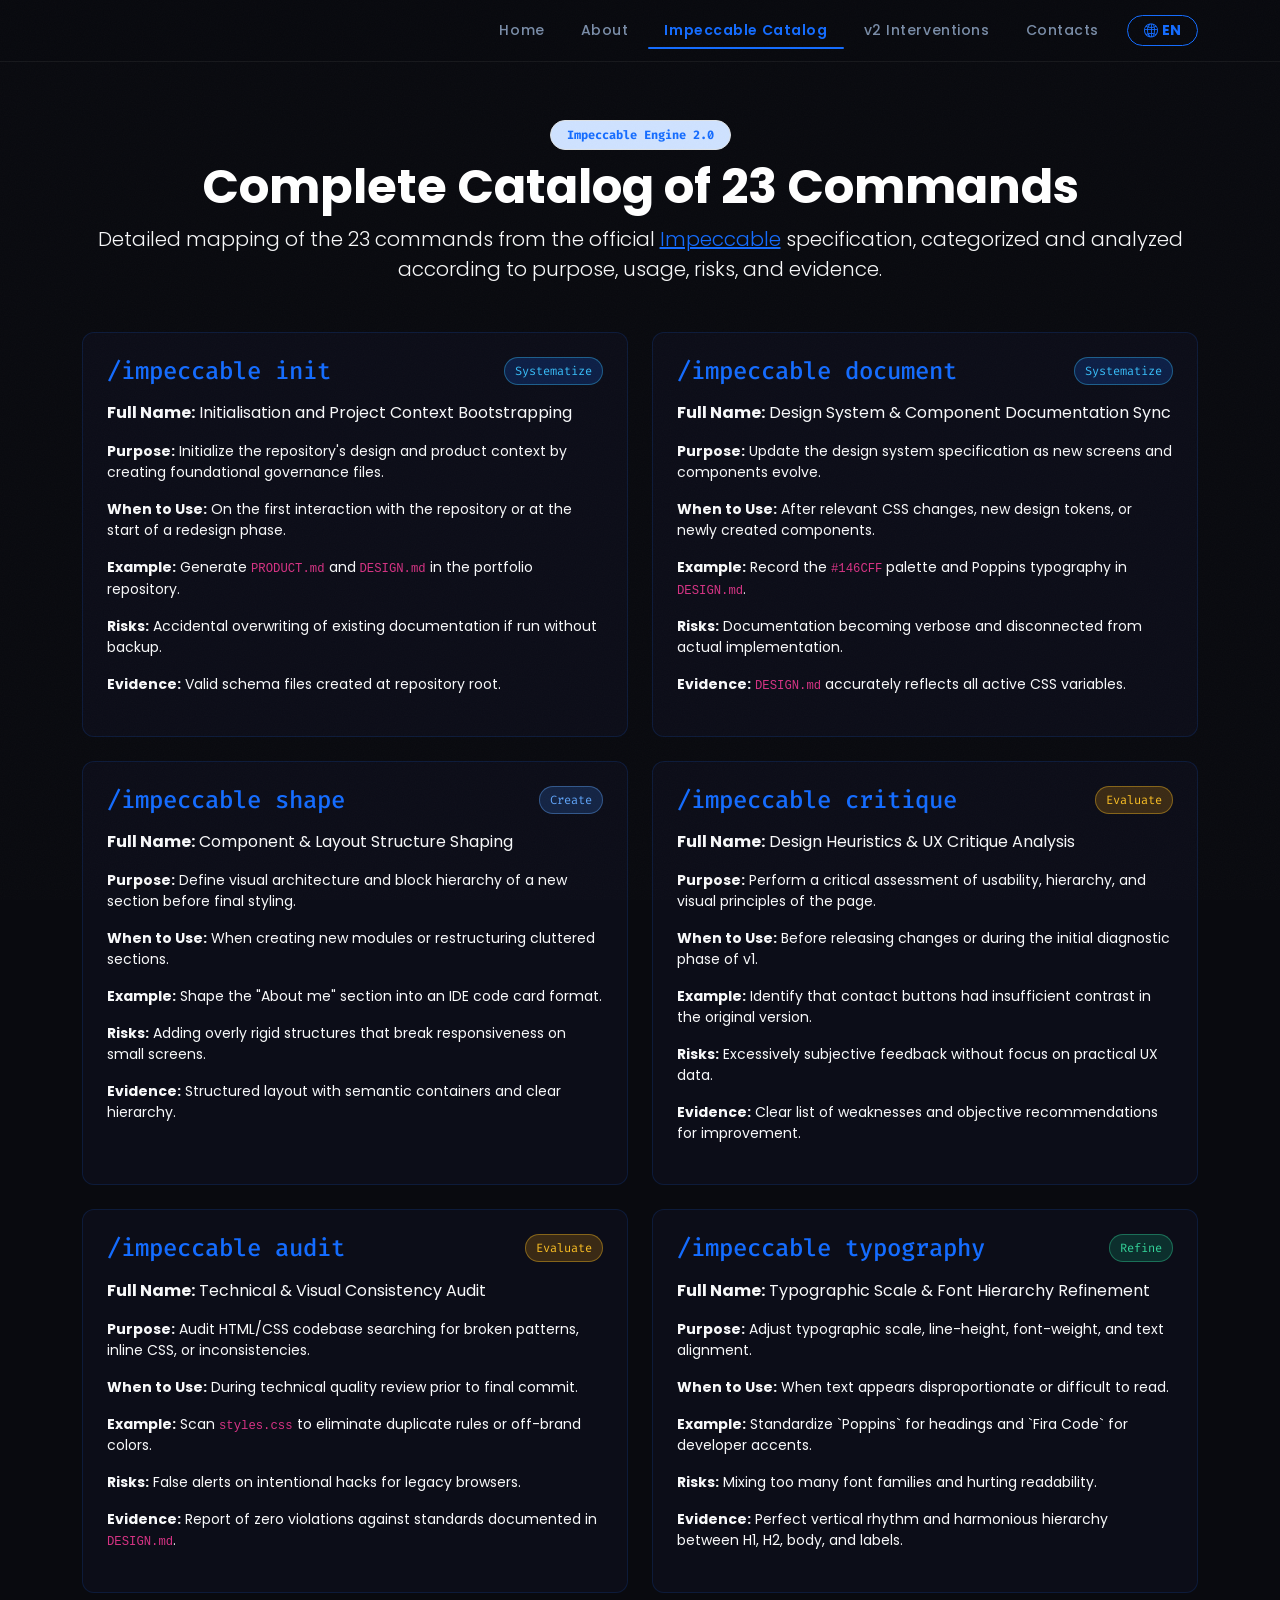
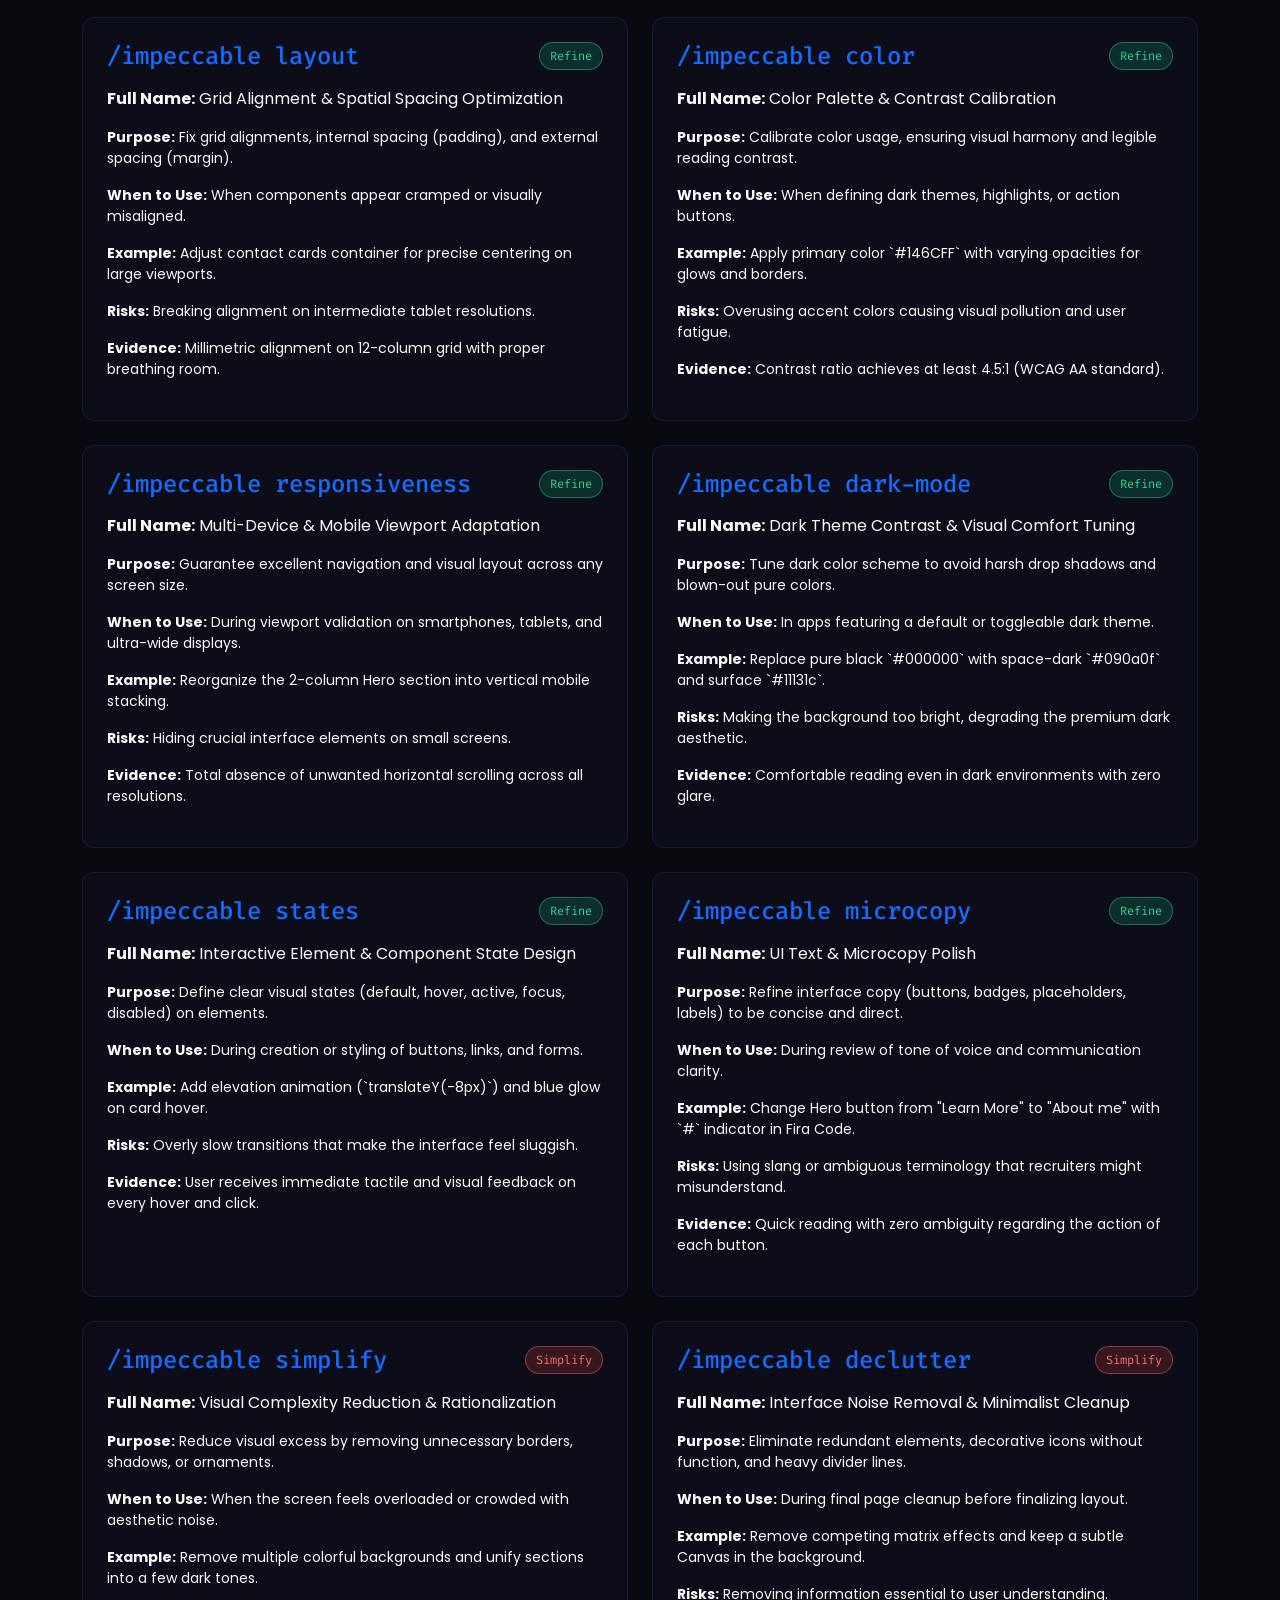
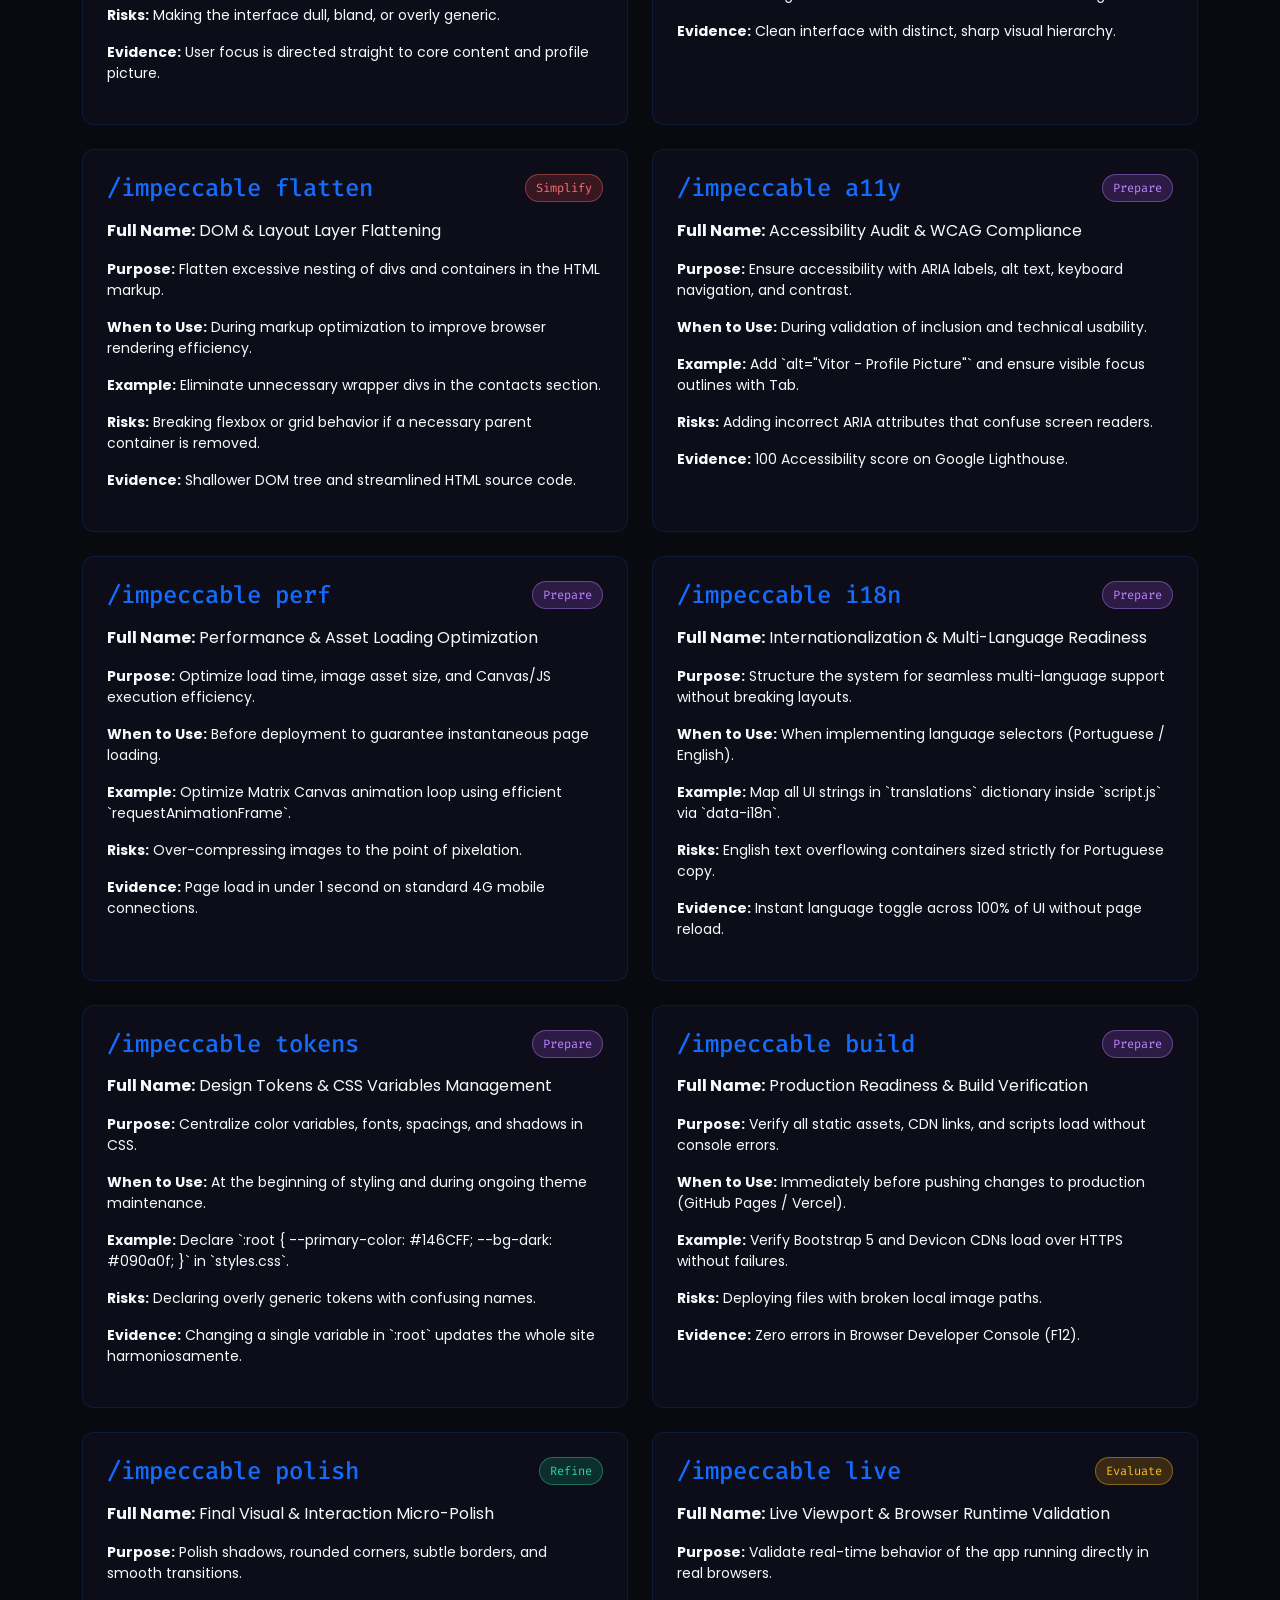
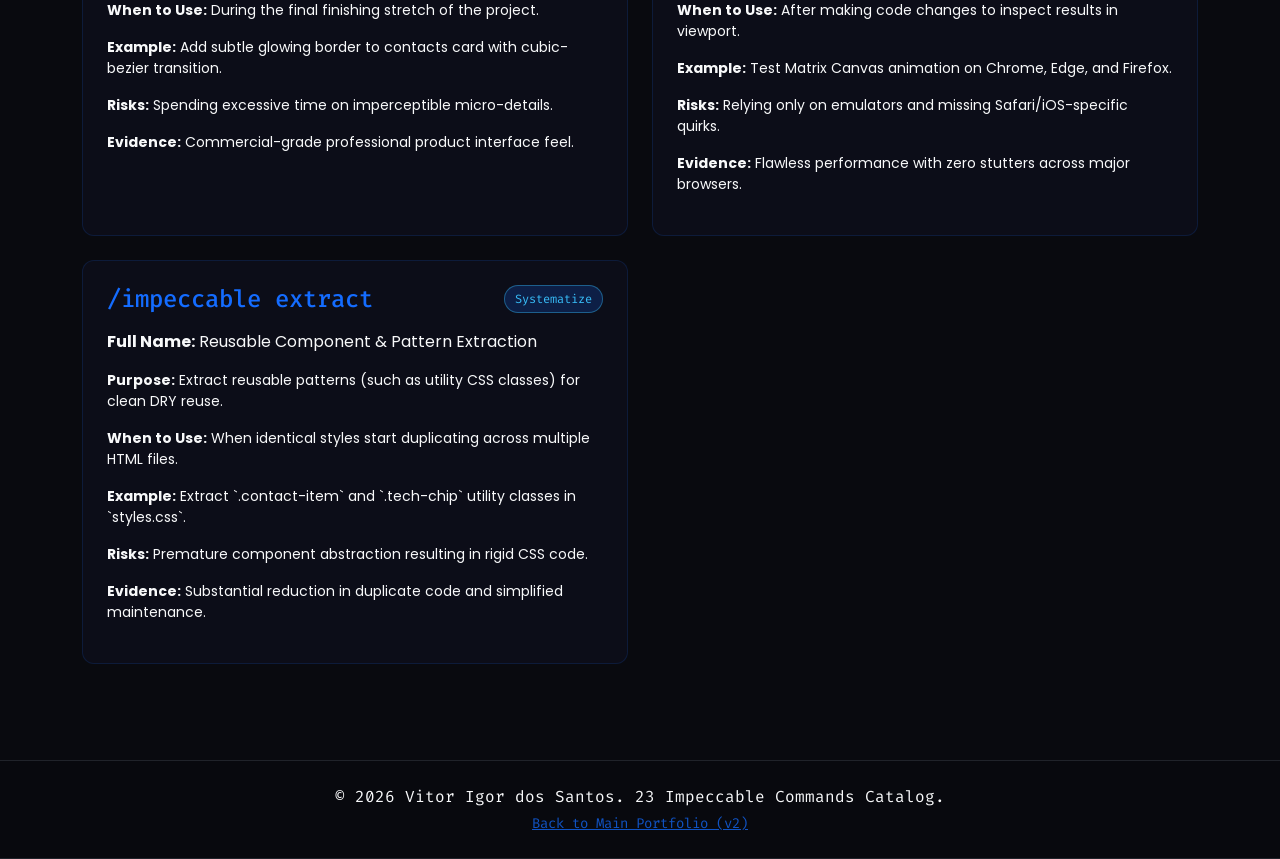
==== commit 6b44f15b: "feat: fix hover effect on Home navbar, unify navbar height, add full PT/EN i18n support on catalogo " ====
--- a/catalogo-impeccable.html
+++ b/catalogo-impeccable.html
@@ -40,20 +40,27 @@
 </head>
 <body class="bg-dark-custom text-light">
 
+    <div class="noise-overlay" aria-hidden="true"></div>
+
     <!-- Navbar -->
-    <nav class="navbar navbar-expand-lg navbar-dark bg-dark-navbar fixed-top shadow-sm">
+    <nav class="navbar navbar-expand-lg navbar-dark bg-dark-navbar fixed-top" id="mainNav">
         <div class="container">
-            <a class="navbar-brand font-fira fw-bold text-primary-custom fs-3" href="index.html">&lt;Programador/&gt;</a>
-            <button class="navbar-toggler border-primary-custom text-primary-custom" type="button" data-bs-toggle="collapse" data-bs-target="#navbarNav">
+            <a class="navbar-brand font-fira fw-bold text-primary-custom" href="index.html#home" data-i18n="nav_brand">&lt;Programador/&gt;</a>
+            <button class="navbar-toggler border-primary-custom" type="button" data-bs-toggle="collapse" data-bs-target="#navbarNav" aria-controls="navbarNav" aria-expanded="false" aria-label="Toggle navigation">
                 <span class="navbar-toggler-icon"></span>
             </button>
             <div class="collapse navbar-collapse justify-content-end" id="navbarNav">
-                <ul class="navbar-nav align-items-center">
-                    <li class="nav-item"><a class="nav-link px-3" href="index.html">Home</a></li>
-                    <li class="nav-item"><a class="nav-link px-3" href="index.html#about">Sobre</a></li>
-                    <li class="nav-item"><a class="nav-link px-3 active text-primary-custom fw-semibold" href="catalogo-impeccable.html">Catálogo Impeccable</a></li>
-                    <li class="nav-item"><a class="nav-link px-3" href="intervencoes-impeccable.html">Intervenções v2</a></li>
-                    <li class="nav-item"><a class="nav-link px-3" href="index.html#contacts">Contatos</a></li>
+                <ul class="navbar-nav align-items-center gap-1">
+                    <li class="nav-item"><a class="nav-link px-3 nav-link-custom" href="index.html#home" data-i18n="nav_home">Home</a></li>
+                    <li class="nav-item"><a class="nav-link px-3 nav-link-custom" href="index.html#about" data-i18n="nav_about">Sobre</a></li>
+                    <li class="nav-item"><a class="nav-link px-3 nav-link-custom active" href="catalogo-impeccable.html" data-i18n="nav_catalogo">Catálogo Impeccable</a></li>
+                    <li class="nav-item"><a class="nav-link px-3 nav-link-custom" href="intervencoes-impeccable.html" data-i18n="nav_intervencoes">Intervenções v2</a></li>
+                    <li class="nav-item"><a class="nav-link px-3 nav-link-custom" href="index.html#contacts" data-i18n="nav_contacts">Contatos</a></li>
+                    <li class="nav-item ms-lg-2 mt-3 mt-lg-0">
+                        <button id="langToggle" class="btn btn-outline-primary-custom btn-sm rounded-pill px-3 fw-bold" aria-label="Trocar idioma">
+                            <i class="bi bi-globe2 me-1"></i><span id="currentLang">EN</span>
+                        </button>
+                    </li>
                 </ul>
             </div>
         </div>
@@ -62,8 +69,8 @@
     <div class="container py-5 mt-5">
         <div class="text-center my-4">
             <span class="badge bg-primary-subtle text-primary-custom font-fira mb-2 px-3 py-2 border border-primary-custom rounded-pill">Impeccable Engine 2.0</span>
-            <h1 class="display-5 fw-bold font-poppins text-white">Catálogo Completo dos 23 Comandos</h1>
-            <p class="lead text-secondary-custom max-width-700 mx-auto">
+            <h1 class="display-5 fw-bold font-poppins text-white" data-i18n="cat_title">Catálogo Completo dos 23 Comandos</h1>
+            <p class="lead text-secondary-custom max-width-700 mx-auto" data-i18n="cat_desc">
                 Mapeamento detalhado dos 23 comandos da especificação oficial do <a href="https://impeccable.style/docs/" target="_blank" class="text-primary-custom">Impeccable</a>, categorizados e analisados segundo requisitos de finalidade, uso, riscos e evidência.
             </p>
         </div>
@@ -74,14 +81,14 @@
                 <div class="cmd-card p-4 h-100">
                     <div class="d-flex justify-content-between align-items-start mb-3">
                         <h3 class="h4 font-fira text-primary-custom mb-0">/impeccable init</h3>
-                        <span class="badge-cat cat-sistematizar">Sistematizar</span>
-                    </div>
-                    <p class="text-light"><strong>Nome Completo:</strong> Initialisation and Project Context Bootstrapping</p>
-                    <p class="text-secondary-custom small"><strong>Finalidade:</strong> Inicializar o contexto de design e produto do repositório criando os arquivos fundamentais de governança.</p>
-                    <p class="text-secondary-custom small"><strong>Momento de Uso:</strong> Na primeira interação com o repositório ou no início da fase de redesign.</p>
-                    <p class="text-secondary-custom small"><strong>Exemplo:</strong> Gerar o <code>PRODUCT.md</code> e o <code>DESIGN.md</code> no repositório do portfólio.</p>
-                    <p class="text-secondary-custom small"><strong>Riscos:</strong> Substituição acidental de documentações já existentes se executado sem backup.</p>
-                    <p class="text-secondary-custom small"><strong>Evidência:</strong> Arquivos de schema válidos criados na raiz do repositório.</p>
+                        <span class="badge-cat cat-sistematizar" data-i18n="cat_sistematizar">Sistematizar</span>
+                    </div>
+                    <p class="text-light"><strong data-i18n="lbl_full_name">Nome Completo:</strong> Initialisation and Project Context Bootstrapping</p>
+                    <p class="text-secondary-custom small"><strong data-i18n="lbl_purpose">Finalidade:</strong> <span data-i18n="cmd_1_purpose">Inicializar o contexto de design e produto do repositório criando os arquivos fundamentais de governança.</span></p>
+                    <p class="text-secondary-custom small"><strong data-i18n="lbl_usage">Momento de Uso:</strong> <span data-i18n="cmd_1_usage">Na primeira interação com o repositório ou no início da fase de redesign.</span></p>
+                    <p class="text-secondary-custom small"><strong data-i18n="lbl_example">Exemplo:</strong> <span data-i18n="cmd_1_example">Gerar o <code>PRODUCT.md</code> e o <code>DESIGN.md</code> no repositório do portfólio.</span></p>
+                    <p class="text-secondary-custom small"><strong data-i18n="lbl_risks">Riscos:</strong> <span data-i18n="cmd_1_risks">Substituição acidental de documentações já existentes se executado sem backup.</span></p>
+                    <p class="text-secondary-custom small"><strong data-i18n="lbl_evidence">Evidência:</strong> <span data-i18n="cmd_1_evidence">Arquivos de schema válidos criados na raiz do repositório.</span></p>
                 </div>
             </div>
 
@@ -90,14 +97,14 @@
                 <div class="cmd-card p-4 h-100">
                     <div class="d-flex justify-content-between align-items-start mb-3">
                         <h3 class="h4 font-fira text-primary-custom mb-0">/impeccable document</h3>
-                        <span class="badge-cat cat-sistematizar">Sistematizar</span>
-                    </div>
-                    <p class="text-light"><strong>Nome Completo:</strong> Design System & Component Documentation Sync</p>
-                    <p class="text-secondary-custom small"><strong>Finalidade:</strong> Atualizar a especificação do sistema de design à medida que novas telas e componentes evoluem.</p>
-                    <p class="text-secondary-custom small"><strong>Momento de Uso:</strong> Após alterações relevantes no CSS, novos tokens ou componentes criados.</p>
-                    <p class="text-secondary-custom small"><strong>Exemplo:</strong> Registrar a paleta <code>#146CFF</code> e tipografia Poppins no <code>DESIGN.md</code>.</p>
-                    <p class="text-secondary-custom small"><strong>Riscos:</strong> Documentação tornar-se prolixa e desconectada da implementação real.</p>
-                    <p class="text-secondary-custom small"><strong>Evidência:</strong> <code>DESIGN.md</code> reflete exatamente todas as variáveis CSS ativas.</p>
+                        <span class="badge-cat cat-sistematizar" data-i18n="cat_sistematizar">Sistematizar</span>
+                    </div>
+                    <p class="text-light"><strong data-i18n="lbl_full_name">Nome Completo:</strong> Design System & Component Documentation Sync</p>
+                    <p class="text-secondary-custom small"><strong data-i18n="lbl_purpose">Finalidade:</strong> <span data-i18n="cmd_2_purpose">Atualizar a especificação do sistema de design à medida que novas telas e componentes evoluem.</span></p>
+                    <p class="text-secondary-custom small"><strong data-i18n="lbl_usage">Momento de Uso:</strong> <span data-i18n="cmd_2_usage">Após alterações relevantes no CSS, novos tokens ou componentes criados.</span></p>
+                    <p class="text-secondary-custom small"><strong data-i18n="lbl_example">Exemplo:</strong> <span data-i18n="cmd_2_example">Registrar a paleta <code>#146CFF</code> e tipografia Poppins no <code>DESIGN.md</code>.</span></p>
+                    <p class="text-secondary-custom small"><strong data-i18n="lbl_risks">Riscos:</strong> <span data-i18n="cmd_2_risks">Documentação tornar-se prolixa e desconectada da implementação real.</span></p>
+                    <p class="text-secondary-custom small"><strong data-i18n="lbl_evidence">Evidência:</strong> <span data-i18n="cmd_2_evidence"><code>DESIGN.md</code> reflete exatamente todas as variáveis CSS ativas.</span></p>
                 </div>
             </div>
 
@@ -106,14 +113,14 @@
                 <div class="cmd-card p-4 h-100">
                     <div class="d-flex justify-content-between align-items-start mb-3">
                         <h3 class="h4 font-fira text-primary-custom mb-0">/impeccable shape</h3>
-                        <span class="badge-cat cat-criar">Criar</span>
-                    </div>
-                    <p class="text-light"><strong>Nome Completo:</strong> Component & Layout Structure Shaping</p>
-                    <p class="text-secondary-custom small"><strong>Finalidade:</strong> Definir a arquitetura visual e a hierarquia dos blocos de uma nova seção antes do código final.</p>
-                    <p class="text-secondary-custom small"><strong>Momento de Uso:</strong> Na criação de novos módulos ou reestruturação de seções confusas.</p>
-                    <p class="text-secondary-custom small"><strong>Exemplo:</strong> Moldar a seção "Sobre mim" em formato de card IDE de código.</p>
-                    <p class="text-secondary-custom small"><strong>Riscos:</strong> Adicionar estruturas rígidas demais que quebrem a responsividade em telas pequenas.</p>
-                    <p class="text-secondary-custom small"><strong>Evidência:</strong> Layout estruturado com containers semânticos e hierarquia clara.</p>
+                        <span class="badge-cat cat-criar" data-i18n="cat_criar">Criar</span>
+                    </div>
+                    <p class="text-light"><strong data-i18n="lbl_full_name">Nome Completo:</strong> Component & Layout Structure Shaping</p>
+                    <p class="text-secondary-custom small"><strong data-i18n="lbl_purpose">Finalidade:</strong> <span data-i18n="cmd_3_purpose">Definir a arquitetura visual e a hierarquia dos blocos de uma nova seção antes do código final.</span></p>
+                    <p class="text-secondary-custom small"><strong data-i18n="lbl_usage">Momento de Uso:</strong> <span data-i18n="cmd_3_usage">Na criação de novos módulos ou reestruturação de seções confusas.</span></p>
+                    <p class="text-secondary-custom small"><strong data-i18n="lbl_example">Exemplo:</strong> <span data-i18n="cmd_3_example">Moldar a seção "Sobre mim" em formato de card IDE de código.</span></p>
+                    <p class="text-secondary-custom small"><strong data-i18n="lbl_risks">Riscos:</strong> <span data-i18n="cmd_3_risks">Adicionar estruturas rígidas demais que quebrem a responsividade em telas pequenas.</span></p>
+                    <p class="text-secondary-custom small"><strong data-i18n="lbl_evidence">Evidência:</strong> <span data-i18n="cmd_3_evidence">Layout estruturado com containers semânticos e hierarquia clara.</span></p>
                 </div>
             </div>
 
@@ -122,14 +129,14 @@
                 <div class="cmd-card p-4 h-100">
                     <div class="d-flex justify-content-between align-items-start mb-3">
                         <h3 class="h4 font-fira text-primary-custom mb-0">/impeccable critique</h3>
-                        <span class="badge-cat cat-avaliar">Avaliar</span>
-                    </div>
-                    <p class="text-light"><strong>Nome Completo:</strong> Design Heuristics & UX Critique Analysis</p>
-                    <p class="text-secondary-custom small"><strong>Finalidade:</strong> Fazer uma avaliação crítica de usabilidade, hierarquia e princípios visuais da página.</p>
-                    <p class="text-secondary-custom small"><strong>Momento de Uso:</strong> Antes de liberar modificações ou na fase de diagnostico inicial da v1.</p>
-                    <p class="text-secondary-custom small"><strong>Exemplo:</strong> Identificar que os botões de contato tinham pouco contraste na versão original.</p>
-                    <p class="text-secondary-custom small"><strong>Riscos:</strong> Críticas excessivamente subjetivas sem foco em dados práticos de UX.</p>
-                    <p class="text-secondary-custom small"><strong>Evidência:</strong> Lista clara de pontos fracos e recomendações objetivas de melhoria.</p>
+                        <span class="badge-cat cat-avaliar" data-i18n="cat_avaliar">Avaliar</span>
+                    </div>
+                    <p class="text-light"><strong data-i18n="lbl_full_name">Nome Completo:</strong> Design Heuristics & UX Critique Analysis</p>
+                    <p class="text-secondary-custom small"><strong data-i18n="lbl_purpose">Finalidade:</strong> <span data-i18n="cmd_4_purpose">Fazer uma avaliação crítica de usabilidade, hierarquia e princípios visuais da página.</span></p>
+                    <p class="text-secondary-custom small"><strong data-i18n="lbl_usage">Momento de Uso:</strong> <span data-i18n="cmd_4_usage">Antes de liberar modificações ou na fase de diagnostico inicial da v1.</span></p>
+                    <p class="text-secondary-custom small"><strong data-i18n="lbl_example">Exemplo:</strong> <span data-i18n="cmd_4_example">Identificar que os botões de contato tinham pouco contraste na versão original.</span></p>
+                    <p class="text-secondary-custom small"><strong data-i18n="lbl_risks">Riscos:</strong> <span data-i18n="cmd_4_risks">Críticas excessivamente subjetivas sem foco em dados práticos de UX.</span></p>
+                    <p class="text-secondary-custom small"><strong data-i18n="lbl_evidence">Evidência:</strong> <span data-i18n="cmd_4_evidence">Lista clara de pontos fracos e recomendações objetivas de melhoria.</span></p>
                 </div>
             </div>
 
@@ -138,14 +145,14 @@
                 <div class="cmd-card p-4 h-100">
                     <div class="d-flex justify-content-between align-items-start mb-3">
                         <h3 class="h4 font-fira text-primary-custom mb-0">/impeccable audit</h3>
-                        <span class="badge-cat cat-avaliar">Avaliar</span>
-                    </div>
-                    <p class="text-light"><strong>Nome Completo:</strong> Technical & Visual Consistency Audit</p>
-                    <p class="text-secondary-custom small"><strong>Finalidade:</strong> Auditar o código HTML/CSS buscando quebras de padrões, CSS inline ou inconsistências.</p>
-                    <p class="text-secondary-custom small"><strong>Momento de Uso:</strong> Na revisão de qualidade técnica antes do commit final.</p>
-                    <p class="text-secondary-custom small"><strong>Exemplo:</strong> Varrer o <code>styles.css</code> para eliminar regras duplicadas ou cores fora da marca.</p>
-                    <p class="text-secondary-custom small"><strong>Riscos:</strong> Gerar alertas falsos em hacks intencionais para navegadores legados.</p>
-                    <p class="text-secondary-custom small"><strong>Evidência:</strong> Relatório de zero violações dos padrões descritos no <code>DESIGN.md</code>.</p>
+                        <span class="badge-cat cat-avaliar" data-i18n="cat_avaliar">Avaliar</span>
+                    </div>
+                    <p class="text-light"><strong data-i18n="lbl_full_name">Nome Completo:</strong> Technical & Visual Consistency Audit</p>
+                    <p class="text-secondary-custom small"><strong data-i18n="lbl_purpose">Finalidade:</strong> <span data-i18n="cmd_5_purpose">Auditar o código HTML/CSS buscando quebras de padrões, CSS inline ou inconsistências.</span></p>
+                    <p class="text-secondary-custom small"><strong data-i18n="lbl_usage">Momento de Uso:</strong> <span data-i18n="cmd_5_usage">Na revisão de qualidade técnica antes do commit final.</span></p>
+                    <p class="text-secondary-custom small"><strong data-i18n="lbl_example">Exemplo:</strong> <span data-i18n="cmd_5_example">Varrer o <code>styles.css</code> para eliminar regras duplicadas ou cores fora da marca.</span></p>
+                    <p class="text-secondary-custom small"><strong data-i18n="lbl_risks">Riscos:</strong> <span data-i18n="cmd_5_risks">Gerar alertas falsos em hacks intencionais para navegadores legados.</span></p>
+                    <p class="text-secondary-custom small"><strong data-i18n="lbl_evidence">Evidência:</strong> <span data-i18n="cmd_5_evidence">Relatório de zero violações dos padrões descritos no <code>DESIGN.md</code>.</span></p>
                 </div>
             </div>
 
@@ -154,14 +161,14 @@
                 <div class="cmd-card p-4 h-100">
                     <div class="d-flex justify-content-between align-items-start mb-3">
                         <h3 class="h4 font-fira text-primary-custom mb-0">/impeccable typography</h3>
-                        <span class="badge-cat cat-refinar">Refinar</span>
-                    </div>
-                    <p class="text-light"><strong>Nome Completo:</strong> Typographic Scale & Font Hierarchy Refinement</p>
-                    <p class="text-secondary-custom small"><strong>Finalidade:</strong> Ajustar escala tipográfica, line-height, font-weight e alinhamento de texto.</p>
-                    <p class="text-secondary-custom small"><strong>Momento de Uso:</strong> Quando os textos parecem desproporcionais ou difíceis de ler.</p>
-                    <p class="text-secondary-custom small"><strong>Exemplo:</strong> Padronizar `Poppins` para títulos e `Fira Code` para termos de desenvolvedor.</p>
-                    <p class="text-secondary-custom small"><strong>Riscos:</strong> Misturar fontes demais e prejudicar a legibilidade da página.</p>
-                    <p class="text-secondary-custom small"><strong>Evidência:</strong> Ritmo vertical perfeito e relação harmoniosa entre H1, H2, body e labels.</p>
+                        <span class="badge-cat cat-refinar" data-i18n="cat_refinar">Refinar</span>
+                    </div>
+                    <p class="text-light"><strong data-i18n="lbl_full_name">Nome Completo:</strong> Typographic Scale & Font Hierarchy Refinement</p>
+                    <p class="text-secondary-custom small"><strong data-i18n="lbl_purpose">Finalidade:</strong> <span data-i18n="cmd_6_purpose">Ajustar escala tipográfica, line-height, font-weight e alinhamento de texto.</span></p>
+                    <p class="text-secondary-custom small"><strong data-i18n="lbl_usage">Momento de Uso:</strong> <span data-i18n="cmd_6_usage">Quando os textos parecem desproporcionais ou difíceis de ler.</span></p>
+                    <p class="text-secondary-custom small"><strong data-i18n="lbl_example">Exemplo:</strong> <span data-i18n="cmd_6_example">Padronizar `Poppins` para títulos e `Fira Code` para termos de desenvolvedor.</span></p>
+                    <p class="text-secondary-custom small"><strong data-i18n="lbl_risks">Riscos:</strong> <span data-i18n="cmd_6_risks">Misturar fontes demais e prejudicar a legibilidade da página.</span></p>
+                    <p class="text-secondary-custom small"><strong data-i18n="lbl_evidence">Evidência:</strong> <span data-i18n="cmd_6_evidence">Ritmo vertical perfeito e relação harmoniosa entre H1, H2, body e labels.</span></p>
                 </div>
             </div>
 
@@ -170,14 +177,14 @@
                 <div class="cmd-card p-4 h-100">
                     <div class="d-flex justify-content-between align-items-start mb-3">
                         <h3 class="h4 font-fira text-primary-custom mb-0">/impeccable layout</h3>
-                        <span class="badge-cat cat-refinar">Refinar</span>
-                    </div>
-                    <p class="text-light"><strong>Nome Completo:</strong> Grid Alignment & Spatial Spacing Optimization</p>
-                    <p class="text-secondary-custom small"><strong>Finalidade:</strong> Corrigir alinhamentos de grid, espaçamentos internos (padding) e externos (margin).</p>
-                    <p class="text-secondary-custom small"><strong>Momento de Uso:</strong> Quando componentes parecem espremidos ou desalinhados visualmente.</p>
-                    <p class="text-secondary-custom small"><strong>Exemplo:</strong> Ajustar o container dos cards de contato para centralização precisa em telas grandes.</p>
-                    <p class="text-secondary-custom small"><strong>Riscos:</strong> Quebrar o alinhamento em resoluções intermediárias de tablet.</p>
-                    <p class="text-secondary-custom small"><strong>Evidência:</strong> Alinhamento milimétrico em grid de 12 colunas com respiro adequado.</p>
+                        <span class="badge-cat cat-refinar" data-i18n="cat_refinar">Refinar</span>
+                    </div>
+                    <p class="text-light"><strong data-i18n="lbl_full_name">Nome Completo:</strong> Grid Alignment & Spatial Spacing Optimization</p>
+                    <p class="text-secondary-custom small"><strong data-i18n="lbl_purpose">Finalidade:</strong> <span data-i18n="cmd_7_purpose">Corrigir alinhamentos de grid, espaçamentos internos (padding) e externos (margin).</span></p>
+                    <p class="text-secondary-custom small"><strong data-i18n="lbl_usage">Momento de Uso:</strong> <span data-i18n="cmd_7_usage">Quando componentes parecem espremidos ou desalinhados visualmente.</span></p>
+                    <p class="text-secondary-custom small"><strong data-i18n="lbl_example">Exemplo:</strong> <span data-i18n="cmd_7_example">Ajustar o container dos cards de contato para centralização precisa em telas grandes.</span></p>
+                    <p class="text-secondary-custom small"><strong data-i18n="lbl_risks">Riscos:</strong> <span data-i18n="cmd_7_risks">Quebrar o alinhamento em resoluções intermediárias de tablet.</span></p>
+                    <p class="text-secondary-custom small"><strong data-i18n="lbl_evidence">Evidência:</strong> <span data-i18n="cmd_7_evidence">Alinhamento milimétrico em grid de 12 colunas com respiro adequado.</span></p>
                 </div>
             </div>
 
@@ -186,14 +193,14 @@
                 <div class="cmd-card p-4 h-100">
                     <div class="d-flex justify-content-between align-items-start mb-3">
                         <h3 class="h4 font-fira text-primary-custom mb-0">/impeccable color</h3>
-                        <span class="badge-cat cat-refinar">Refinar</span>
-                    </div>
-                    <p class="text-light"><strong>Nome Completo:</strong> Color Palette & Contrast Calibration</p>
-                    <p class="text-secondary-custom small"><strong>Finalidade:</strong> Calibrar uso de cores, garantindo harmonia visual e contraste para leitura.</p>
-                    <p class="text-secondary-custom small"><strong>Momento de Uso:</strong> Na definição de paletas escuras, destaques ou botões de ação.</p>
-                    <p class="text-secondary-custom small"><strong>Exemplo:</strong> Aplicar a cor primária `#146CFF` com variações de opacidade para brilhos e bordas.</p>
-                    <p class="text-secondary-custom small"><strong>Riscos:</strong> Uso excessivo da cor de destaque causando poluição e fadiga visual.</p>
-                    <p class="text-secondary-custom small"><strong>Evidência:</strong> Taxa de contraste atinge no mínimo 4.5:1 (padrão WCAG AA).</p>
+                        <span class="badge-cat cat-refinar" data-i18n="cat_refinar">Refinar</span>
+                    </div>
+                    <p class="text-light"><strong data-i18n="lbl_full_name">Nome Completo:</strong> Color Palette & Contrast Calibration</p>
+                    <p class="text-secondary-custom small"><strong data-i18n="lbl_purpose">Finalidade:</strong> <span data-i18n="cmd_8_purpose">Calibrar uso de cores, garantindo harmonia visual e contraste para leitura.</span></p>
+                    <p class="text-secondary-custom small"><strong data-i18n="lbl_usage">Momento de Uso:</strong> <span data-i18n="cmd_8_usage">Na definição de paletas escuras, destaques ou botões de ação.</span></p>
+                    <p class="text-secondary-custom small"><strong data-i18n="lbl_example">Exemplo:</strong> <span data-i18n="cmd_8_example">Aplicar a cor primária `#146CFF` com variações de opacidade para brilhos e bordas.</span></p>
+                    <p class="text-secondary-custom small"><strong data-i18n="lbl_risks">Riscos:</strong> <span data-i18n="cmd_8_risks">Uso excessivo da cor de destaque causando poluição e fadiga visual.</span></p>
+                    <p class="text-secondary-custom small"><strong data-i18n="lbl_evidence">Evidência:</strong> <span data-i18n="cmd_8_evidence">Taxa de contraste atinge no mínimo 4.5:1 (padrão WCAG AA).</span></p>
                 </div>
             </div>
 
@@ -202,14 +209,14 @@
                 <div class="cmd-card p-4 h-100">
                     <div class="d-flex justify-content-between align-items-start mb-3">
                         <h3 class="h4 font-fira text-primary-custom mb-0">/impeccable responsiveness</h3>
-                        <span class="badge-cat cat-refinar">Refinar</span>
-                    </div>
-                    <p class="text-light"><strong>Nome Completo:</strong> Multi-Device & Mobile Viewport Adaptation</p>
-                    <p class="text-secondary-custom small"><strong>Finalidade:</strong> Garantir excelente navegação e disposição gráfica em qualquer tamanho de tela.</p>
-                    <p class="text-secondary-custom small"><strong>Momento de Uso:</strong> Na homologação de telas em smartphones, tablets e monitores ultra-wide.</p>
-                    <p class="text-secondary-custom small"><strong>Exemplo:</strong> Reorganizar a Hero section de 2 colunas para empilhamento vertical no mobile.</p>
-                    <p class="text-secondary-custom small"><strong>Riscos:</strong> Esconder elementos cruciais da interface em telas pequenas.</p>
-                    <p class="text-secondary-custom small"><strong>Evidência:</strong> Ausência total de rolagem horizontal indesejada em todas as resoluções.</p>
+                        <span class="badge-cat cat-refinar" data-i18n="cat_refinar">Refinar</span>
+                    </div>
+                    <p class="text-light"><strong data-i18n="lbl_full_name">Nome Completo:</strong> Multi-Device & Mobile Viewport Adaptation</p>
+                    <p class="text-secondary-custom small"><strong data-i18n="lbl_purpose">Finalidade:</strong> <span data-i18n="cmd_9_purpose">Garantir excelente navegação e disposição gráfica em qualquer tamanho de tela.</span></p>
+                    <p class="text-secondary-custom small"><strong data-i18n="lbl_usage">Momento de Uso:</strong> <span data-i18n="cmd_9_usage">Na homologação de telas em smartphones, tablets e monitores ultra-wide.</span></p>
+                    <p class="text-secondary-custom small"><strong data-i18n="lbl_example">Exemplo:</strong> <span data-i18n="cmd_9_example">Reorganizar a Hero section de 2 colunas para empilhamento vertical no mobile.</span></p>
+                    <p class="text-secondary-custom small"><strong data-i18n="lbl_risks">Riscos:</strong> <span data-i18n="cmd_9_risks">Esconder elementos cruciais da interface em telas pequenas.</span></p>
+                    <p class="text-secondary-custom small"><strong data-i18n="lbl_evidence">Evidência:</strong> <span data-i18n="cmd_9_evidence">Ausência total de rolagem horizontal indesejada em todas as resoluções.</span></p>
                 </div>
             </div>
 
@@ -218,14 +225,14 @@
                 <div class="cmd-card p-4 h-100">
                     <div class="d-flex justify-content-between align-items-start mb-3">
                         <h3 class="h4 font-fira text-primary-custom mb-0">/impeccable dark-mode</h3>
-                        <span class="badge-cat cat-refinar">Refinar</span>
-                    </div>
-                    <p class="text-light"><strong>Nome Completo:</strong> Dark Theme Contrast & Visual Comfort Tuning</p>
-                    <p class="text-secondary-custom small"><strong>Finalidade:</strong> Ajustar o esquema de cores escuras para evitar sombras duras e cores puras estouradas.</p>
-                    <p class="text-secondary-custom small"><strong>Momento de Uso:</strong> Em aplicações com tema dark padrão ou alternável.</p>
-                    <p class="text-secondary-custom small"><strong>Exemplo:</strong> Substituir o preto puro `#000000` pelo tom space-dark `#090a0f` com superfície `#11131c`.</p>
-                    <p class="text-secondary-custom small"><strong>Riscos:</strong> Deixar o fundo muito claro tirando a sensação de tema escuro premium.</p>
-                    <p class="text-secondary-custom small"><strong>Evidência:</strong> Leitura confortável mesmo em ambientes escuros sem ofuscamento.</p>
+                        <span class="badge-cat cat-refinar" data-i18n="cat_refinar">Refinar</span>
+                    </div>
+                    <p class="text-light"><strong data-i18n="lbl_full_name">Nome Completo:</strong> Dark Theme Contrast & Visual Comfort Tuning</p>
+                    <p class="text-secondary-custom small"><strong data-i18n="lbl_purpose">Finalidade:</strong> <span data-i18n="cmd_10_purpose">Ajustar o esquema de cores escuras para evitar sombras duras e cores puras estouradas.</span></p>
+                    <p class="text-secondary-custom small"><strong data-i18n="lbl_usage">Momento de Uso:</strong> <span data-i18n="cmd_10_usage">Em aplicações com tema dark padrão ou alternável.</span></p>
+                    <p class="text-secondary-custom small"><strong data-i18n="lbl_example">Exemplo:</strong> <span data-i18n="cmd_10_example">Substituir o preto puro `#000000` pelo tom space-dark `#090a0f` com superfície `#11131c`.</span></p>
+                    <p class="text-secondary-custom small"><strong data-i18n="lbl_risks">Riscos:</strong> <span data-i18n="cmd_10_risks">Deixar o fundo muito claro tirando a sensação de tema escuro premium.</span></p>
+                    <p class="text-secondary-custom small"><strong data-i18n="lbl_evidence">Evidência:</strong> <span data-i18n="cmd_10_evidence">Leitura confortável mesmo em ambientes escuros sem ofuscamento.</span></p>
                 </div>
             </div>
 
@@ -234,14 +241,14 @@
                 <div class="cmd-card p-4 h-100">
                     <div class="d-flex justify-content-between align-items-start mb-3">
                         <h3 class="h4 font-fira text-primary-custom mb-0">/impeccable states</h3>
-                        <span class="badge-cat cat-refinar">Refinar</span>
-                    </div>
-                    <p class="text-light"><strong>Nome Completo:</strong> Interactive Element & Component State Design</p>
-                    <p class="text-secondary-custom small"><strong>Finalidade:</strong> Definir estados visuais claros (default, hover, active, focus, disabled) nos elementos.</p>
-                    <p class="text-secondary-custom small"><strong>Momento de Uso:</strong> Na criação ou estilização de botões, links e formulários.</p>
-                    <p class="text-secondary-custom small"><strong>Exemplo:</strong> Adicionar animação de elevação (`translateY(-8px)`) e brilho azul no hover dos cards.</p>
-                    <p class="text-secondary-custom small"><strong>Riscos:</strong> Animações lentas demais que passam a sensação de travamento na interface.</p>
-                    <p class="text-secondary-custom small"><strong>Evidência:</strong> O usuário recebe feedback tátil e visual imediato a cada clique ou passagem do mouse.</p>
+                        <span class="badge-cat cat-refinar" data-i18n="cat_refinar">Refinar</span>
+                    </div>
+                    <p class="text-light"><strong data-i18n="lbl_full_name">Nome Completo:</strong> Interactive Element & Component State Design</p>
+                    <p class="text-secondary-custom small"><strong data-i18n="lbl_purpose">Finalidade:</strong> <span data-i18n="cmd_11_purpose">Definir estados visuais claros (default, hover, active, focus, disabled) nos elementos.</span></p>
+                    <p class="text-secondary-custom small"><strong data-i18n="lbl_usage">Momento de Uso:</strong> <span data-i18n="cmd_11_usage">Na criação ou estilização de botões, links e formulários.</span></p>
+                    <p class="text-secondary-custom small"><strong data-i18n="lbl_example">Exemplo:</strong> <span data-i18n="cmd_11_example">Adicionar animação de elevação (`translateY(-8px)`) e brilho azul no hover dos cards.</span></p>
+                    <p class="text-secondary-custom small"><strong data-i18n="lbl_risks">Riscos:</strong> <span data-i18n="cmd_11_risks">Animações lentas demais que passam a sensação de travamento na interface.</span></p>
+                    <p class="text-secondary-custom small"><strong data-i18n="lbl_evidence">Evidência:</strong> <span data-i18n="cmd_11_evidence">O usuário recebe feedback tátil e visual imediato a cada clique ou passagem do mouse.</span></p>
                 </div>
             </div>
 
@@ -250,14 +257,14 @@
                 <div class="cmd-card p-4 h-100">
                     <div class="d-flex justify-content-between align-items-start mb-3">
                         <h3 class="h4 font-fira text-primary-custom mb-0">/impeccable microcopy</h3>
-                        <span class="badge-cat cat-refinar">Refinar</span>
-                    </div>
-                    <p class="text-light"><strong>Nome Completo:</strong> UI Text & Microcopy Polish</p>
-                    <p class="text-secondary-custom small"><strong>Finalidade:</strong> Refinar pequenos textos de interface (botões, badges, placeholders, labels) para serem diretos.</p>
-                    <p class="text-secondary-custom small"><strong>Momento de Uso:</strong> Na revisão de tom de voz e clareza da comunicação do site.</p>
-                    <p class="text-secondary-custom small"><strong>Exemplo:</strong> Alterar o botão da Hero de "Saiba Mais" para "Sobre mim" com o indicador `#` em Fira Code.</p>
-                    <p class="text-secondary-custom small"><strong>Riscos:</strong> Usar gírias ou termos ambíguos que recrutadores não compreendam.</p>
-                    <p class="text-secondary-custom small"><strong>Evidência:</strong> Leitura rápida sem dúvida sobre a ação de cada botão.</p>
+                        <span class="badge-cat cat-refinar" data-i18n="cat_refinar">Refinar</span>
+                    </div>
+                    <p class="text-light"><strong data-i18n="lbl_full_name">Nome Completo:</strong> UI Text & Microcopy Polish</p>
+                    <p class="text-secondary-custom small"><strong data-i18n="lbl_purpose">Finalidade:</strong> <span data-i18n="cmd_12_purpose">Refinar pequenos textos de interface (botões, badges, placeholders, labels) para serem diretos.</span></p>
+                    <p class="text-secondary-custom small"><strong data-i18n="lbl_usage">Momento de Uso:</strong> <span data-i18n="cmd_12_usage">Na revisão de tom de voz e clareza da comunicação do site.</span></p>
+                    <p class="text-secondary-custom small"><strong data-i18n="lbl_example">Exemplo:</strong> <span data-i18n="cmd_12_example">Alterar o botão da Hero de "Saiba Mais" para "Sobre mim" com o indicador `#` em Fira Code.</span></p>
+                    <p class="text-secondary-custom small"><strong data-i18n="lbl_risks">Riscos:</strong> <span data-i18n="cmd_12_risks">Usar gírias ou termos ambíguos que recrutadores não compreendam.</span></p>
+                    <p class="text-secondary-custom small"><strong data-i18n="lbl_evidence">Evidência:</strong> <span data-i18n="cmd_12_evidence">Leitura rápida sem dúvida sobre a ação de cada botão.</span></p>
                 </div>
             </div>
 
@@ -266,14 +273,14 @@
                 <div class="cmd-card p-4 h-100">
                     <div class="d-flex justify-content-between align-items-start mb-3">
                         <h3 class="h4 font-fira text-primary-custom mb-0">/impeccable simplify</h3>
-                        <span class="badge-cat cat-simplificar">Simplificar</span>
-                    </div>
-                    <p class="text-light"><strong>Nome Completo:</strong> Visual Complexity Reduction & Rationalization</p>
-                    <p class="text-secondary-custom small"><strong>Finalidade:</strong> Reduzir excessos visuais, removendo bordas, sombras ou decorações desnecessárias.</p>
-                    <p class="text-secondary-custom small"><strong>Momento de Uso:</strong> Quando a tela parece sobrecarregada ou com ruído estético.</p>
-                    <p class="text-secondary-custom small"><strong>Exemplo:</strong> Remover múltiplos fundos coloridos e unificar as seções em poucas variações escuras.</p>
-                    <p class="text-secondary-custom small"><strong>Riscos:</strong> Deixar a interface sem graça, apagada ou genérica demais.</p>
-                    <p class="text-secondary-custom small"><strong>Evidência:</strong> Foco do usuário vai direto para o conteúdo e foto de perfil.</p>
+                        <span class="badge-cat cat-simplificar" data-i18n="cat_simplificar">Simplificar</span>
+                    </div>
+                    <p class="text-light"><strong data-i18n="lbl_full_name">Nome Completo:</strong> Visual Complexity Reduction & Rationalization</p>
+                    <p class="text-secondary-custom small"><strong data-i18n="lbl_purpose">Finalidade:</strong> <span data-i18n="cmd_13_purpose">Reduzir excessos visuais, removendo bordas, sombras ou decorações desnecessárias.</span></p>
+                    <p class="text-secondary-custom small"><strong data-i18n="lbl_usage">Momento de Uso:</strong> <span data-i18n="cmd_13_usage">Quando a tela parece sobrecarregada ou com ruído estético.</span></p>
+                    <p class="text-secondary-custom small"><strong data-i18n="lbl_example">Exemplo:</strong> <span data-i18n="cmd_13_example">Remover múltiplos fundos coloridos e unificar as seções em poucas variações escuras.</span></p>
+                    <p class="text-secondary-custom small"><strong data-i18n="lbl_risks">Riscos:</strong> <span data-i18n="cmd_13_risks">Deixar a interface sem graça, apagada ou genérica demais.</span></p>
+                    <p class="text-secondary-custom small"><strong data-i18n="lbl_evidence">Evidência:</strong> <span data-i18n="cmd_13_evidence">Foco do usuário vai direto para o conteúdo e foto de perfil.</span></p>
                 </div>
             </div>
 
@@ -282,14 +289,14 @@
                 <div class="cmd-card p-4 h-100">
                     <div class="d-flex justify-content-between align-items-start mb-3">
                         <h3 class="h4 font-fira text-primary-custom mb-0">/impeccable declutter</h3>
-                        <span class="badge-cat cat-simplificar">Simplificar</span>
-                    </div>
-                    <p class="text-light"><strong>Nome Completo:</strong> Interface Noise Removal & Minimalist Cleanup</p>
-                    <p class="text-secondary-custom small"><strong>Finalidade:</strong> Eliminar elementos redundantes, ícones sem função e linhas divisórias pesadas.</p>
-                    <p class="text-secondary-custom small"><strong>Momento de Uso:</strong> Na limpeza final das páginas antes do fechamento do layout.</p>
-                    <p class="text-secondary-custom small"><strong>Exemplo:</strong> Remover efeitos Matrix concorrentes e manter o efeito Canvas sutil ao fundo.</p>
-                    <p class="text-secondary-custom small"><strong>Riscos:</strong> Remover informações essenciais para a compreensão do usuário.</p>
-                    <p class="text-secondary-custom small"><strong>Evidência:</strong> Interface limpa com hierarquia visual nítida.</p>
+                        <span class="badge-cat cat-simplificar" data-i18n="cat_simplificar">Simplificar</span>
+                    </div>
+                    <p class="text-light"><strong data-i18n="lbl_full_name">Nome Completo:</strong> Interface Noise Removal & Minimalist Cleanup</p>
+                    <p class="text-secondary-custom small"><strong data-i18n="lbl_purpose">Finalidade:</strong> <span data-i18n="cmd_14_purpose">Eliminar elementos redundantes, ícones sem função e linhas divisórias pesadas.</span></p>
+                    <p class="text-secondary-custom small"><strong data-i18n="lbl_usage">Momento de Uso:</strong> <span data-i18n="cmd_14_usage">Na limpeza final das páginas antes do fechamento do layout.</span></p>
+                    <p class="text-secondary-custom small"><strong data-i18n="lbl_example">Exemplo:</strong> <span data-i18n="cmd_14_example">Remover efeitos Matrix concorrentes e manter o efeito Canvas sutil ao fundo.</span></p>
+                    <p class="text-secondary-custom small"><strong data-i18n="lbl_risks">Riscos:</strong> <span data-i18n="cmd_14_risks">Remover informações essenciais para a compreensão do usuário.</span></p>
+                    <p class="text-secondary-custom small"><strong data-i18n="lbl_evidence">Evidência:</strong> <span data-i18n="cmd_14_evidence">Interface limpa com hierarquia visual nítida.</span></p>
                 </div>
             </div>
 
@@ -298,14 +305,14 @@
                 <div class="cmd-card p-4 h-100">
                     <div class="d-flex justify-content-between align-items-start mb-3">
                         <h3 class="h4 font-fira text-primary-custom mb-0">/impeccable flatten</h3>
-                        <span class="badge-cat cat-simplificar">Simplificar</span>
-                    </div>
-                    <p class="text-light"><strong>Nome Completo:</strong> DOM & Layout Layer Flattening</p>
-                    <p class="text-secondary-custom small"><strong>Finalidade:</strong> Achatar aninhamentos excessivos de divs e containers no código HTML.</p>
-                    <p class="text-secondary-custom small"><strong>Momento de Uso:</strong> Na otimização da estrutura de marcação para melhorar a renderização.</p>
-                    <p class="text-secondary-custom small"><strong>Exemplo:</strong> Eliminar divs container aninhadas desnecessárias na seção de contatos.</p>
-                    <p class="text-secondary-custom small"><strong>Riscos:</strong> Quebrar o comportamento de flexbox ou grid se uma div pai relevante for removida.</p>
-                    <p class="text-secondary-custom small"><strong>Evidência:</strong> Árvore DOM mais rasa e código HTML limpo.</p>
+                        <span class="badge-cat cat-simplificar" data-i18n="cat_simplificar">Simplificar</span>
+                    </div>
+                    <p class="text-light"><strong data-i18n="lbl_full_name">Nome Completo:</strong> DOM & Layout Layer Flattening</p>
+                    <p class="text-secondary-custom small"><strong data-i18n="lbl_purpose">Finalidade:</strong> <span data-i18n="cmd_15_purpose">Achatar aninhamentos excessivos de divs e containers no código HTML.</span></p>
+                    <p class="text-secondary-custom small"><strong data-i18n="lbl_usage">Momento de Uso:</strong> <span data-i18n="cmd_15_usage">Na otimização da estrutura de marcação para melhorar a renderização.</span></p>
+                    <p class="text-secondary-custom small"><strong data-i18n="lbl_example">Exemplo:</strong> <span data-i18n="cmd_15_example">Eliminar divs container aninhadas desnecessárias na seção de contatos.</span></p>
+                    <p class="text-secondary-custom small"><strong data-i18n="lbl_risks">Riscos:</strong> <span data-i18n="cmd_15_risks">Quebrar o comportamento de flexbox ou grid se uma div pai relevante for removida.</span></p>
+                    <p class="text-secondary-custom small"><strong data-i18n="lbl_evidence">Evidência:</strong> <span data-i18n="cmd_15_evidence">Árvore DOM mais rasa e código HTML limpo.</span></p>
                 </div>
             </div>
 
@@ -314,14 +321,14 @@
                 <div class="cmd-card p-4 h-100">
                     <div class="d-flex justify-content-between align-items-start mb-3">
                         <h3 class="h4 font-fira text-primary-custom mb-0">/impeccable a11y</h3>
-                        <span class="badge-cat cat-preparar">Preparar</span>
-                    </div>
-                    <p class="text-light"><strong>Nome Completo:</strong> Accessibility Audit & WCAG Compliance</p>
-                    <p class="text-secondary-custom small"><strong>Finalidade:</strong> Garantir acessibilidade com ARIA labels, alt text, navegação por teclado e contraste.</p>
-                    <p class="text-secondary-custom small"><strong>Momento de Uso:</strong> Na validação de inclusão e usabilidade técnica.</p>
-                    <p class="text-secondary-custom small"><strong>Exemplo:</strong> Adicionar `alt="Vitor - Foto de Perfil"` e garantir foco visível em todos os links com Tab.</p>
-                    <p class="text-secondary-custom small"><strong>Riscos:</strong> Adicionar atributos ARIA incorretos que confundam leitores de tela.</p>
-                    <p class="text-secondary-custom small"><strong>Evidência:</strong> Pontuação 100 no Lighthouse no quesito Acessibilidade.</p>
+                        <span class="badge-cat cat-preparar" data-i18n="cat_preparar">Preparar</span>
+                    </div>
+                    <p class="text-light"><strong data-i18n="lbl_full_name">Nome Completo:</strong> Accessibility Audit & WCAG Compliance</p>
+                    <p class="text-secondary-custom small"><strong data-i18n="lbl_purpose">Finalidade:</strong> <span data-i18n="cmd_16_purpose">Garantir acessibilidade com ARIA labels, alt text, navegação por teclado e contraste.</span></p>
+                    <p class="text-secondary-custom small"><strong data-i18n="lbl_usage">Momento de Uso:</strong> <span data-i18n="cmd_16_usage">Na validação de inclusão e usabilidade técnica.</span></p>
+                    <p class="text-secondary-custom small"><strong data-i18n="lbl_example">Exemplo:</strong> <span data-i18n="cmd_16_example">Adicionar `alt="Vitor - Foto de Perfil"` e garantir foco visível em todos os links com Tab.</span></p>
+                    <p class="text-secondary-custom small"><strong data-i18n="lbl_risks">Riscos:</strong> <span data-i18n="cmd_16_risks">Adicionar atributos ARIA incorretos que confundam leitores de tela.</span></p>
+                    <p class="text-secondary-custom small"><strong data-i18n="lbl_evidence">Evidência:</strong> <span data-i18n="cmd_16_evidence">Pontuação 100 no Lighthouse no quesito Acessibilidade.</span></p>
                 </div>
             </div>
 
@@ -330,14 +337,14 @@
                 <div class="cmd-card p-4 h-100">
                     <div class="d-flex justify-content-between align-items-start mb-3">
                         <h3 class="h4 font-fira text-primary-custom mb-0">/impeccable perf</h3>
-                        <span class="badge-cat cat-preparar">Preparar</span>
-                    </div>
-                    <p class="text-light"><strong>Nome Completo:</strong> Performance & Asset Loading Optimization</p>
-                    <p class="text-secondary-custom small"><strong>Finalidade:</strong> Otimizar tempo de carregamento, tamanho de imagens e eficiência do Canvas/JS.</p>
-                    <p class="text-secondary-custom small"><strong>Momento de Uso:</strong> Antes do deploy para garantir carregamento instantâneo.</p>
-                    <p class="text-secondary-custom small"><strong>Exemplo:</strong> Otimizar o loop de animação do Matrix Canvas usando `requestAnimationFrame` eficiente.</p>
-                    <p class="text-secondary-custom small"><strong>Riscos:</strong> Reduzir demais a qualidade de imagens até ficarem pixeladas.</p>
-                    <p class="text-secondary-custom small"><strong>Evidência:</strong> Carregamento da página em menos de 1 segundo em conexões 4G.</p>
+                        <span class="badge-cat cat-preparar" data-i18n="cat_preparar">Preparar</span>
+                    </div>
+                    <p class="text-light"><strong data-i18n="lbl_full_name">Nome Completo:</strong> Performance & Asset Loading Optimization</p>
+                    <p class="text-secondary-custom small"><strong data-i18n="lbl_purpose">Finalidade:</strong> <span data-i18n="cmd_17_purpose">Otimizar tempo de carregamento, tamanho de imagens e eficiência do Canvas/JS.</span></p>
+                    <p class="text-secondary-custom small"><strong data-i18n="lbl_usage">Momento de Uso:</strong> <span data-i18n="cmd_17_usage">Antes do deploy para garantir carregamento instantâneo.</span></p>
+                    <p class="text-secondary-custom small"><strong data-i18n="lbl_example">Exemplo:</strong> <span data-i18n="cmd_17_example">Otimizar o loop de animação do Matrix Canvas usando `requestAnimationFrame` eficiente.</span></p>
+                    <p class="text-secondary-custom small"><strong data-i18n="lbl_risks">Riscos:</strong> <span data-i18n="cmd_17_risks">Reduzir demais a qualidade de imagens até ficarem pixeladas.</span></p>
+                    <p class="text-secondary-custom small"><strong data-i18n="lbl_evidence">Evidência:</strong> <span data-i18n="cmd_17_evidence">Carregamento da página em menos de 1 segundo em conexões 4G.</span></p>
                 </div>
             </div>
 
@@ -346,14 +353,14 @@
                 <div class="cmd-card p-4 h-100">
                     <div class="d-flex justify-content-between align-items-start mb-3">
                         <h3 class="h4 font-fira text-primary-custom mb-0">/impeccable i18n</h3>
-                        <span class="badge-cat cat-preparar">Preparar</span>
-                    </div>
-                    <p class="text-light"><strong>Nome Completo:</strong> Internationalization & Multi-Language Readiness</p>
-                    <p class="text-secondary-custom small"><strong>Finalidade:</strong> Estruturar o sistema para suporte fluido a múltiplos idiomas sem quebrar o layout.</p>
-                    <p class="text-secondary-custom small"><strong>Momento de Uso:</strong> Na implementação do seletor de idiomas (Português/Inglês).</p>
-                    <p class="text-secondary-custom small"><strong>Exemplo:</strong> Mapear todas as strings no objeto `translations` no `script.js` utilizando `data-i18n`.</p>
-                    <p class="text-secondary-custom small"><strong>Riscos:</strong> Textos em inglês estourarem a largura de containers projetados apenas para português.</p>
-                    <p class="text-secondary-custom small"><strong>Evidência:</strong> Troca instantânea de idioma em 100% da interface sem recarregar a página.</p>
+                        <span class="badge-cat cat-preparar" data-i18n="cat_preparar">Preparar</span>
+                    </div>
+                    <p class="text-light"><strong data-i18n="lbl_full_name">Nome Completo:</strong> Internationalization & Multi-Language Readiness</p>
+                    <p class="text-secondary-custom small"><strong data-i18n="lbl_purpose">Finalidade:</strong> <span data-i18n="cmd_18_purpose">Estruturar o sistema para suporte fluido a múltiplos idiomas sem quebrar o layout.</span></p>
+                    <p class="text-secondary-custom small"><strong data-i18n="lbl_usage">Momento de Uso:</strong> <span data-i18n="cmd_18_usage">Na implementação do seletor de idiomas (Português/Inglês).</span></p>
+                    <p class="text-secondary-custom small"><strong data-i18n="lbl_example">Exemplo:</strong> <span data-i18n="cmd_18_example">Mapear todas as strings no objeto `translations` no `script.js` utilizando `data-i18n`.</span></p>
+                    <p class="text-secondary-custom small"><strong data-i18n="lbl_risks">Riscos:</strong> <span data-i18n="cmd_18_risks">Textos em inglês estourarem a largura de containers projetados apenas para português.</span></p>
+                    <p class="text-secondary-custom small"><strong data-i18n="lbl_evidence">Evidência:</strong> <span data-i18n="cmd_18_evidence">Troca instantânea de idioma em 100% da interface sem recarregar a página.</span></p>
                 </div>
             </div>
 
@@ -362,14 +369,14 @@
                 <div class="cmd-card p-4 h-100">
                     <div class="d-flex justify-content-between align-items-start mb-3">
                         <h3 class="h4 font-fira text-primary-custom mb-0">/impeccable tokens</h3>
-                        <span class="badge-cat cat-preparar">Preparar</span>
-                    </div>
-                    <p class="text-light"><strong>Nome Completo:</strong> Design Tokens & CSS Variables Management</p>
-                    <p class="text-secondary-custom small"><strong>Finalidade:</strong> Centralizar variáveis de cor, fontes, espaçamentos e sombras no CSS.</p>
-                    <p class="text-secondary-custom small"><strong>Momento de Uso:</strong> No início da estilização e na manutenção contínua do tema.</p>
-                    <p class="text-secondary-custom small"><strong>Exemplo:</strong> Criar `:root { --primary-color: #146CFF; --bg-dark: #090a0f; }` no `styles.css`.</p>
-                    <p class="text-secondary-custom small"><strong>Riscos:</strong> Criar tokens genéricos demais com nomes confusos.</p>
-                    <p class="text-secondary-custom small"><strong>Evidência:</strong> Alterar uma única variável no `:root` atualiza todo o site harmoniosamente.</p>
+                        <span class="badge-cat cat-preparar" data-i18n="cat_preparar">Preparar</span>
+                    </div>
+                    <p class="text-light"><strong data-i18n="lbl_full_name">Nome Completo:</strong> Design Tokens & CSS Variables Management</p>
+                    <p class="text-secondary-custom small"><strong data-i18n="lbl_purpose">Finalidade:</strong> <span data-i18n="cmd_19_purpose">Centralizar variáveis de cor, fontes, espaçamentos e sombras no CSS.</span></p>
+                    <p class="text-secondary-custom small"><strong data-i18n="lbl_usage">Momento de Uso:</strong> <span data-i18n="cmd_19_usage">No início da estilização e na manutenção contínua do tema.</span></p>
+                    <p class="text-secondary-custom small"><strong data-i18n="lbl_example">Exemplo:</strong> <span data-i18n="cmd_19_example">Criar `:root { --primary-color: #146CFF; --bg-dark: #090a0f; }` no `styles.css`.</span></p>
+                    <p class="text-secondary-custom small"><strong data-i18n="lbl_risks">Riscos:</strong> <span data-i18n="cmd_19_risks">Criar tokens genéricos demais com nomes confusos.</span></p>
+                    <p class="text-secondary-custom small"><strong data-i18n="lbl_evidence">Evidência:</strong> <span data-i18n="cmd_19_evidence">Alterar uma única variável no `:root` atualiza todo o site harmoniosamente.</span></p>
                 </div>
             </div>
 
@@ -378,14 +385,14 @@
                 <div class="cmd-card p-4 h-100">
                     <div class="d-flex justify-content-between align-items-start mb-3">
                         <h3 class="h4 font-fira text-primary-custom mb-0">/impeccable build</h3>
-                        <span class="badge-cat cat-preparar">Preparar</span>
-                    </div>
-                    <p class="text-light"><strong>Nome Completo:</strong> Production Readiness & Build Verification</p>
-                    <p class="text-secondary-custom small"><strong>Finalidade:</strong> Verificar se todos os arquivos estáticos, links de CDN e scripts estão sem erros de console.</p>
-                    <p class="text-secondary-custom small"><strong>Momento de Uso:</strong> Imediatamente antes de subir as alterações para produção (GitHub Pages / Vercel).</p>
-                    <p class="text-secondary-custom small"><strong>Exemplo:</strong> Checar se os CDNs do Bootstrap 5 e Devicon estão carregando via HTTPS sem falha.</p>
-                    <p class="text-secondary-custom small"><strong>Riscos:</strong> Deploy de arquivos com caminhos de imagem locais quebrados.</p>
-                    <p class="text-secondary-custom small"><strong>Evidência:</strong> Zero erros no Console do Desenvolvedor (F12).</p>
+                        <span class="badge-cat cat-preparar" data-i18n="cat_preparar">Preparar</span>
+                    </div>
+                    <p class="text-light"><strong data-i18n="lbl_full_name">Nome Completo:</strong> Production Readiness & Build Verification</p>
+                    <p class="text-secondary-custom small"><strong data-i18n="lbl_purpose">Finalidade:</strong> <span data-i18n="cmd_20_purpose">Verificar se todos os arquivos estáticos, links de CDN e scripts estão sem erros de console.</span></p>
+                    <p class="text-secondary-custom small"><strong data-i18n="lbl_usage">Momento de Uso:</strong> <span data-i18n="cmd_20_usage">Imediatamente antes de subir as alterações para produção (GitHub Pages / Vercel).</span></p>
+                    <p class="text-secondary-custom small"><strong data-i18n="lbl_example">Exemplo:</strong> <span data-i18n="cmd_20_example">Checar se os CDNs do Bootstrap 5 e Devicon estão carregando via HTTPS sem falha.</span></p>
+                    <p class="text-secondary-custom small"><strong data-i18n="lbl_risks">Riscos:</strong> <span data-i18n="cmd_20_risks">Deploy de arquivos com caminhos de imagem locais quebrados.</span></p>
+                    <p class="text-secondary-custom small"><strong data-i18n="lbl_evidence">Evidência:</strong> <span data-i18n="cmd_20_evidence">Zero erros no Console do Desenvolvedor (F12).</span></p>
                 </div>
             </div>
 
@@ -394,14 +401,14 @@
                 <div class="cmd-card p-4 h-100">
                     <div class="d-flex justify-content-between align-items-start mb-3">
                         <h3 class="h4 font-fira text-primary-custom mb-0">/impeccable polish</h3>
-                        <span class="badge-cat cat-refinar">Refinar</span>
-                    </div>
-                    <p class="text-light"><strong>Nome Completo:</strong> Final Visual & Interaction Micro-Polish</p>
-                    <p class="text-secondary-custom small"><strong>Finalidade:</strong> Fazer o polimento final das sombras, cantos arredondados, bordas sutis e transições.</p>
-                    <p class="text-secondary-custom small"><strong>Momento de Uso:</strong> Na reta final de acabamento do projeto.</p>
-                    <p class="text-secondary-custom small"><strong>Exemplo:</strong> Adicionar borda brilhante suave no card da seção de contatos e transição cubic-bezier.</p>
-                    <p class="text-secondary-custom small"><strong>Riscos:</strong> Gastar tempo excessivo com detalhes imperceptíveis.</p>
-                    <p class="text-secondary-custom small"><strong>Evidência:</strong> Sensação de interface de produto profissional de nível comercial.</p>
+                        <span class="badge-cat cat-refinar" data-i18n="cat_refinar">Refinar</span>
+                    </div>
+                    <p class="text-light"><strong data-i18n="lbl_full_name">Nome Completo:</strong> Final Visual & Interaction Micro-Polish</p>
+                    <p class="text-secondary-custom small"><strong data-i18n="lbl_purpose">Finalidade:</strong> <span data-i18n="cmd_21_purpose">Fazer o polimento final das sombras, cantos arredondados, bordas sutis e transições.</span></p>
+                    <p class="text-secondary-custom small"><strong data-i18n="lbl_usage">Momento de Uso:</strong> <span data-i18n="cmd_21_usage">Na reta final de acabamento do projeto.</span></p>
+                    <p class="text-secondary-custom small"><strong data-i18n="lbl_example">Exemplo:</strong> <span data-i18n="cmd_21_example">Adicionar borda brilhante suave no card da seção de contatos e transição cubic-bezier.</span></p>
+                    <p class="text-secondary-custom small"><strong data-i18n="lbl_risks">Riscos:</strong> <span data-i18n="cmd_21_risks">Gastar tempo excessivo com detalhes imperceptíveis.</span></p>
+                    <p class="text-secondary-custom small"><strong data-i18n="lbl_evidence">Evidência:</strong> <span data-i18n="cmd_21_evidence">Sensação de interface de produto profissional de nível comercial.</span></p>
                 </div>
             </div>
 
@@ -410,14 +417,14 @@
                 <div class="cmd-card p-4 h-100">
                     <div class="d-flex justify-content-between align-items-start mb-3">
                         <h3 class="h4 font-fira text-primary-custom mb-0">/impeccable live</h3>
-                        <span class="badge-cat cat-avaliar">Avaliar</span>
-                    </div>
-                    <p class="text-light"><strong>Nome Completo:</strong> Live Viewport & Browser Runtime Validation</p>
-                    <p class="text-secondary-custom small"><strong>Finalidade:</strong> Validar o funcionamento em tempo real da aplicação rodando diretamente em navegadores reais.</p>
-                    <p class="text-secondary-custom small"><strong>Momento de Uso:</strong> Após realizar mudanças no código para conferir o resultado em tela.</p>
-                    <p class="text-secondary-custom small"><strong>Exemplo:</strong> Testar a animação do Canvas Matrix no Chrome, Edge e Firefox.</p>
-                    <p class="text-secondary-custom small"><strong>Riscos:</strong> Confiar apenas em emuladores e ignorar bugs específicos do Safari/iOS.</p>
-                    <p class="text-secondary-custom small"><strong>Evidência:</strong> Interface funciona perfeitamente sem engasgos nos principais navegadores.</p>
+                        <span class="badge-cat cat-avaliar" data-i18n="cat_avaliar">Avaliar</span>
+                    </div>
+                    <p class="text-light"><strong data-i18n="lbl_full_name">Nome Completo:</strong> Live Viewport & Browser Runtime Validation</p>
+                    <p class="text-secondary-custom small"><strong data-i18n="lbl_purpose">Finalidade:</strong> <span data-i18n="cmd_22_purpose">Validar o funcionamento em tempo real da aplicação rodando diretamente em navegadores reais.</span></p>
+                    <p class="text-secondary-custom small"><strong data-i18n="lbl_usage">Momento de Uso:</strong> <span data-i18n="cmd_22_usage">Após realizar mudanças no código para conferir o resultado em tela.</span></p>
+                    <p class="text-secondary-custom small"><strong data-i18n="lbl_example">Exemplo:</strong> <span data-i18n="cmd_22_example">Testar a animação do Canvas Matrix no Chrome, Edge e Firefox.</span></p>
+                    <p class="text-secondary-custom small"><strong data-i18n="lbl_risks">Riscos:</strong> <span data-i18n="cmd_22_risks">Confiar apenas em emuladores e ignorar bugs específicos do Safari/iOS.</span></p>
+                    <p class="text-secondary-custom small"><strong data-i18n="lbl_evidence">Evidência:</strong> <span data-i18n="cmd_22_evidence">Interface funciona perfeitamente sem engasgos nos principais navegadores.</span></p>
                 </div>
             </div>
 
@@ -426,14 +433,14 @@
                 <div class="cmd-card p-4 h-100">
                     <div class="d-flex justify-content-between align-items-start mb-3">
                         <h3 class="h4 font-fira text-primary-custom mb-0">/impeccable extract</h3>
-                        <span class="badge-cat cat-sistematizar">Sistematizar</span>
-                    </div>
-                    <p class="text-light"><strong>Nome Completo:</strong> Reusable Component & Pattern Extraction</p>
-                    <p class="text-secondary-custom small"><strong>Finalidade:</strong> Extrair padrões reutilizáveis (como classes CSS utilitárias) para reaproveitamento limpo.</p>
-                    <p class="text-secondary-custom small"><strong>Momento de Uso:</strong> Quando o mesmo estilo começa a ser duplicado em vários arquivos HTML.</p>
-                    <p class="text-secondary-custom small"><strong>Exemplo:</strong> Extrair as classes `.contact-item` e `.tech-chip` no `styles.css`.</p>
-                    <p class="text-secondary-custom small"><strong>Riscos:</strong> Abstrair componentes cedo demais gerando código CSS rígido.</p>
-                    <p class="text-secondary-custom small"><strong>Evidência:</strong> Redução substancial de código duplicado e facilidade de manutenção.</p>
+                        <span class="badge-cat cat-sistematizar" data-i18n="cat_sistematizar">Sistematizar</span>
+                    </div>
+                    <p class="text-light"><strong data-i18n="lbl_full_name">Nome Completo:</strong> Reusable Component & Pattern Extraction</p>
+                    <p class="text-secondary-custom small"><strong data-i18n="lbl_purpose">Finalidade:</strong> <span data-i18n="cmd_23_purpose">Extrair padrões reutilizáveis (como classes CSS utilitárias) para reaproveitamento limpo.</span></p>
+                    <p class="text-secondary-custom small"><strong data-i18n="lbl_usage">Momento de Uso:</strong> <span data-i18n="cmd_23_usage">Quando o mesmo estilo começa a ser duplicado em vários arquivos HTML.</span></p>
+                    <p class="text-secondary-custom small"><strong data-i18n="lbl_example">Exemplo:</strong> <span data-i18n="cmd_23_example">Extrair as classes `.contact-item` e `.tech-chip` no `styles.css`.</span></p>
+                    <p class="text-secondary-custom small"><strong data-i18n="lbl_risks">Riscos:</strong> <span data-i18n="cmd_23_risks">Abstrair componentes cedo demais gerando código CSS rígido.</span></p>
+                    <p class="text-secondary-custom small"><strong data-i18n="lbl_evidence">Evidência:</strong> <span data-i18n="cmd_23_evidence">Redução substancial de código duplicado e facilidade de manutenção.</span></p>
                 </div>
             </div>
         </div>
@@ -441,12 +448,13 @@
 
     <footer class="py-4 text-center bg-dark-navbar text-secondary-custom font-fira border-top border-secondary border-opacity-25 mt-5">
         <div class="container">
-            <p class="mb-0">© 2026 Vitor Igor dos Santos. Catálogo de 23 Comandos Impeccable.</p>
-            <p class="mb-0 mt-1 small opacity-75"><a href="index.html" class="text-primary-custom">Voltar ao Portfólio Main (v2)</a></p>
+            <p class="mb-0" data-i18n="cat_footer">© 2026 Vitor Igor dos Santos. Catálogo de 23 Comandos Impeccable.</p>
+            <p class="mb-0 mt-1 small opacity-75"><a href="index.html" class="text-primary-custom" data-i18n="back_to_main">Voltar ao Portfólio Main (v2)</a></p>
         </div>
     </footer>
 
     <!-- Bootstrap 5 JS -->
     <script src="https://cdn.jsdelivr.net/npm/bootstrap@5.3.2/dist/js/bootstrap.bundle.min.js"></script>
+    <script src="script.js"></script>
 </body>
 </html>
--- a/styles.css
+++ b/styles.css
@@ -62,6 +62,8 @@
     -webkit-backdrop-filter: blur(16px);
     border-bottom: 1px solid var(--border-dim);
     transition: background 0.3s ease;
+    padding-top: 0.75rem;
+    padding-bottom: 0.75rem;
 }
 
 #mainNav.scrolled { background-color: rgba(9, 10, 15, 0.97); }
@@ -94,6 +96,18 @@
 }
 .nav-link-custom:hover { color: var(--text-light) !important; }
 .nav-link-custom:hover::after { width: 100%; left: 0; }
+.nav-link-custom.active {
+    color: var(--primary-color) !important;
+    font-weight: 600;
+}
+.nav-link-custom.active::after {
+    width: 100%;
+    left: 0;
+    background: var(--primary-color);
+}
+.nav-link-custom.active:hover {
+    color: var(--primary-hover) !important;
+}
 
 /* ============================================================
    BUTTONS
